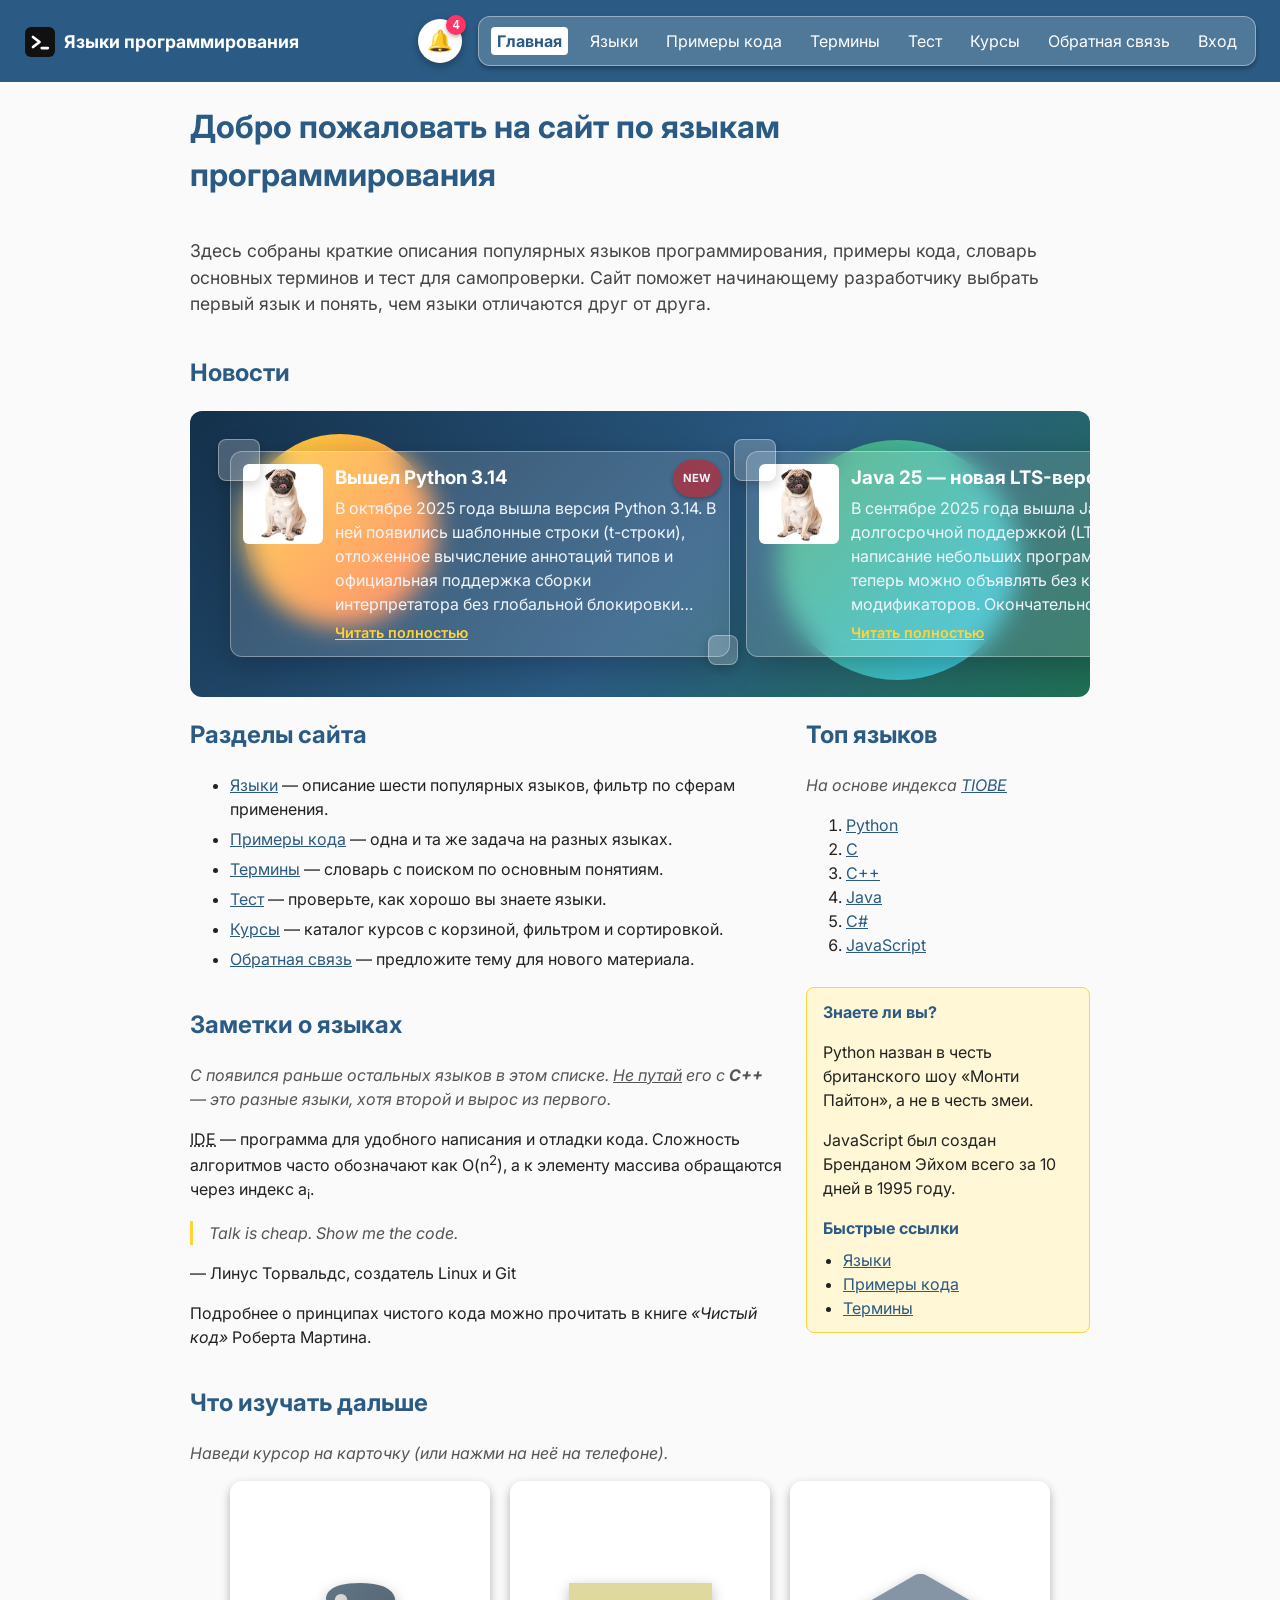
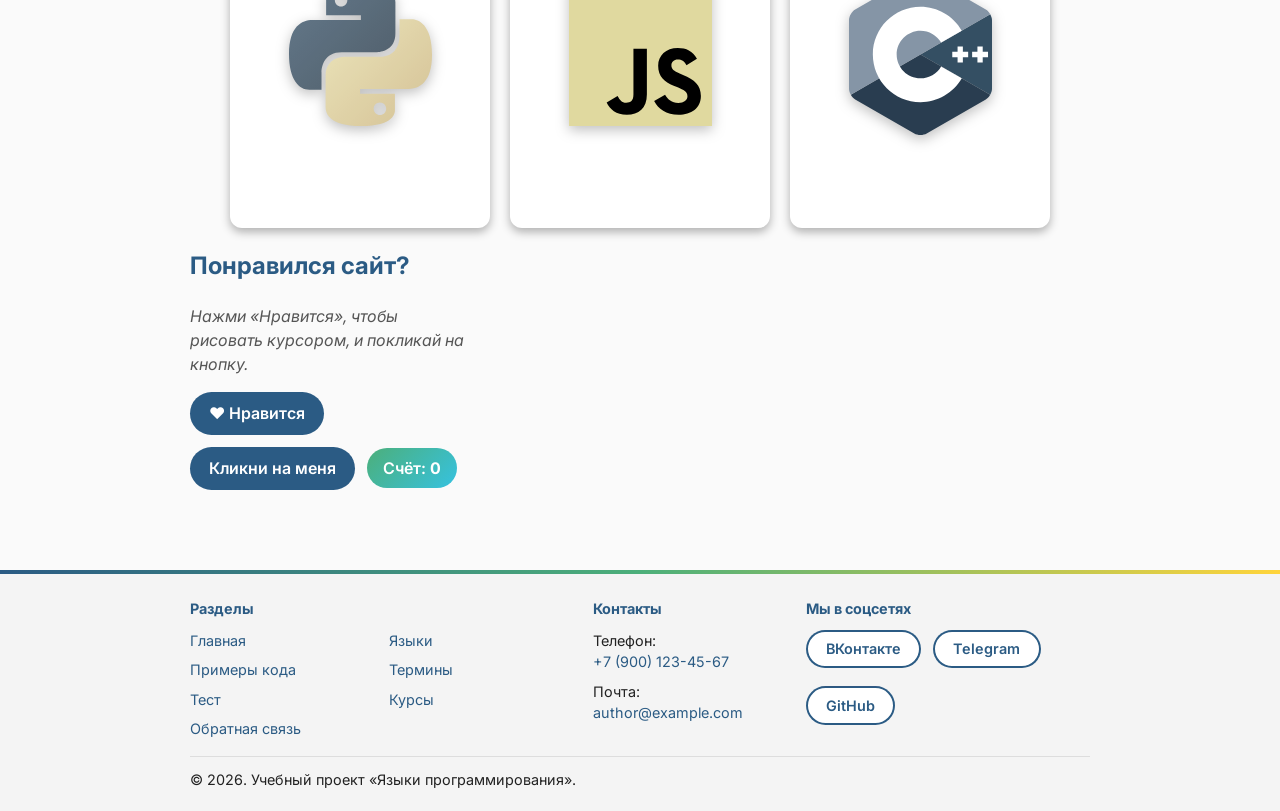
==== index.html @ 02f45d29 "made paths absolute" ====
<!doctype html>
<html lang="ru">

<head>
    <meta charset="UTF-8">
    <meta name="viewport" content="width=device-width, initial-scale=1">
    <meta name="description"
        content="Учебный сайт о популярных языках программирования: новости, описания языков, примеры кода, термины и тест.">
    <meta name="theme-color" content="#2b5b84">

    <title>Главная — Языки программирования</title>
    <link rel="icon" type="image/svg+xml" href="/images/favicon.svg">
    <!-- Шрифт: заранее устанавливаем соединение с серверами Google Fonts -->
    <link rel="preconnect" href="https://fonts.googleapis.com">
    <link rel="preconnect" href="https://fonts.gstatic.com" crossorigin>
    <link rel="stylesheet" href="https://fonts.googleapis.com/css2?family=Inter:wght@400;600;700&amp;display=swap">
    <link rel="stylesheet" href="/style.css">
    <script src="/script.js" defer></script>
</head>

<body>
    <a class="skip-link" href="#content">Перейти к содержимому</a>
    <!-- Шапка сайта (одинаковая на всех страницах) -->
    <header class="site-header">
        <a href="index.html" class="logo">
            <img src="images/favicon.svg" alt="" width="32" height="32">
            <span>Языки программирования</span>
        </a>
        <div class="notify">
            <button type="button" class="notify-btn" aria-label="Уведомления">
                🔔
                <span class="notify-count">4</span>
            </button>
            <div class="notify-list">
                <ul>
                    <li><a href="index.html#news-section" data-id="news"><span class="num">1</span>Свежие новости</a>
                    </li>
                    <li><a href="examples.html" data-id="examples"><span class="num">2</span>Новые примеры кода</a></li>
                    <li><a href="quiz.html" data-id="quiz"><span class="num">3</span>Проверьте себя в тесте</a></li>
                    <li><a href="contacts.html" data-id="contacts"><span class="num">4</span>Предложите тему</a></li>
                </ul>
            </div>
        </div>
        <input type="checkbox" id="burger-toggle" class="burger-toggle">
        <label for="burger-toggle" class="burger" aria-label="Открыть меню"><span></span></label>

        <nav class="main-nav" aria-label="Основное меню">
            <ul>
                <li><a href="index.html" aria-current="page">Главная</a></li>
                <li><a href="languages.html">Языки</a></li>
                <li><a href="examples.html">Примеры кода</a></li>
                <li><a href="terms.html">Термины</a></li>
                <li><a href="quiz.html">Тест</a></li>
                <li><a href="store.html">Курсы</a></li>
                <li><a href="contacts.html">Обратная связь</a></li>
                <li><a href="login.html">Вход</a></li>
            </ul>
        </nav>
    </header>

    <main id="content" class="home-grid">
        <h1 id="top">Добро пожаловать на сайт по языкам программирования</h1>
        <p class="lead">Здесь собраны краткие описания популярных языков программирования, примеры кода,
            словарь основных терминов и тест для самопроверки. Сайт поможет начинающему разработчику
            выбрать первый язык и понять, чем языки отличаются друг от друга.</p>

        <!-- Новости -->
        <section id="news-section">
            <h2>Новости</h2>
            <div class="news-row">
                <article class="news-element">
                    <span class="badge">NEW</span>
                    <picture>
                        <source srcset="images/placeholder-160.webp" type="image/webp">
                        <img src="images/placeholder-160.jpg" alt="" width="80" height="80" decoding="async">
                    </picture>
                    <div class="news-text">
                        <h3>Вышел Python 3.14</h3>
                        <p>В октябре 2025 года вышла версия Python 3.14. В ней появились шаблонные строки (t-строки),
                            отложенное вычисление аннотаций типов и официальная поддержка сборки интерпретатора без
                            глобальной блокировки (GIL), которая позволяет потокам выполняться параллельно. Также
                            улучшены сообщения об ошибках и интерактивная консоль: появилась подсветка синтаксиса.</p>
                        <button type="button" class="news-more" hidden aria-expanded="false">Читать полностью</button>
                    </div>
                </article>
                <article class="news-element">
                    <picture>
                        <source srcset="images/placeholder-160.webp" type="image/webp">
                        <img src="images/placeholder-160.jpg" alt="" width="80" height="80" decoding="async">
                    </picture>
                    <div class="news-text">
                        <h3>Java 25 — новая LTS-версия</h3>
                        <p>В сентябре 2025 года вышла Java 25 с долгосрочной поддержкой (LTS). Упрощено написание
                            небольших программ: метод main теперь можно объявлять без класса и модификаторов.
                            Окончательно добавлены scoped values — безопасная замена ThreadLocal для виртуальных
                            потоков, а также гибкие тела конструкторов.</p>
                        <button type="button" class="news-more" hidden aria-expanded="false">Читать полностью</button>
                    </div>
                </article>
                <article class="news-element">
                    <picture>
                        <source srcset="images/placeholder-160.webp" type="image/webp">
                        <img src="images/placeholder-160.jpg" alt="" width="80" height="80" decoding="async">
                    </picture>
                    <div class="news-text">
                        <h3>C# 14 и .NET 10</h3>
                        <p>В ноябре 2025 года вместе с платформой .NET 10 вышел C# 14. Главные нововведения —
                            расширенные члены (extension members), ключевое слово field для свойств и новые возможности
                            работы с Span. .NET 10 также является LTS-выпуском и будет поддерживаться три года.</p>
                        <button type="button" class="news-more" hidden aria-expanded="false">Читать полностью</button>
                    </div>
                </article>
            </div>
        </section>

        <!-- Разделы сайта и топ языков -->
        <section id="sections-section">
            <h2>Разделы сайта</h2>
            <ul class="sections-list">
                <li><a href="languages.html">Языки</a> — описание шести популярных языков, фильтр по сферам применения.
                </li>
                <li><a href="examples.html">Примеры кода</a> — одна и та же задача на разных языках.</li>
                <li><a href="terms.html">Термины</a> — словарь с поиском по основным понятиям.</li>
                <li><a href="quiz.html">Тест</a> — проверьте, как хорошо вы знаете языки.</li>
                <li><a href="store.html">Курсы</a> — каталог курсов с корзиной, фильтром и сортировкой.</li>
                <li><a href="contacts.html">Обратная связь</a> — предложите тему для нового материала.</li>
            </ul>
        </section>
        <section id="top-languages-section">
            <h2>Топ языков</h2>
            <p>На основе индекса <a href="https://www.tiobe.com/tiobe-index/" target="_blank" rel="noopener">TIOBE</a>
            </p>
            <ol>
                <li><a href="languages.html#python">Python</a></li>
                <li><a href="languages.html#c">C</a></li>
                <li><a href="languages.html#cpp">C++</a></li>
                <li><a href="languages.html#java">Java</a></li>
                <li><a href="languages.html#csharp">C#</a></li>
                <li><a href="languages.html#js">JavaScript</a></li>
            </ol>
        </section>

        <!-- Заметки и боковая панель -->
        <section id="notes-section">
            <h2>Заметки о языках</h2>
            <p>
                <i>C</i> появился раньше остальных языков в этом списке.
                <u>Не путай</u> его с <b>C++</b> — это разные языки, хотя второй и вырос из первого.
            </p>
            <p>
                <abbr title="Интегрированная среда разработки">IDE</abbr> — программа для удобного написания и
                отладки кода. Сложность алгоритмов часто обозначают как O(n<sup>2</sup>), а к элементу массива
                обращаются через индекс a<sub>i</sub>.
            </p>
            <blockquote>Talk is cheap. Show me the code.</blockquote>
            <p>— Линус Торвальдс, создатель Linux и Git</p>
            <p>
                Подробнее о принципах чистого кода можно прочитать в книге
                <cite>«Чистый код»</cite> Роберта Мартина.
            </p>
        </section>

        <aside class="fact-box side-panel">
            <h3>Знаете ли вы?</h3>
            <p>Python назван в честь британского шоу «Монти Пайтон», а не в честь змеи.</p>
            <p>JavaScript был создан Бренданом Эйхом всего за 10 дней в 1995 году.</p>
            <h3>Быстрые ссылки</h3>
            <ul>
                <li><a href="languages.html">Языки</a></li>
                <li><a href="examples.html">Примеры кода</a></li>
                <li><a href="terms.html">Термины</a></li>
            </ul>
        </aside>

        <!-- Карточки -->
        <section id="cards-section">
            <h2>Что изучать дальше</h2>
            <p>Наведи курсор на карточку (или нажми на неё на телефоне).</p>
            <div class="cards-row">
                <article class="card" tabindex="0">
                    <img src="images/lang-logos/python.svg" alt="Логотип Python" width="140" height="140" loading="lazy"
                        decoding="async">
                    <div class="card-body">
                        <h3>Python</h3>
                        <p>Самый простой старт: понятный синтаксис и огромное сообщество.</p>
                        <a class="card-link" href="languages.html#python">Подробнее</a>
                    </div>
                </article>
                <article class="card" tabindex="0">
                    <img src="images/lang-logos/js.svg" alt="Логотип JavaScript" width="140" height="140" loading="lazy"
                        decoding="async">
                    <div class="card-body">
                        <h3>JavaScript</h3>
                        <p>Язык веб-страниц: оживляет сайты прямо в браузере.</p>
                        <a class="card-link" href="languages.html#js">Подробнее</a>
                    </div>
                </article>
                <article class="card" tabindex="0">
                    <img src="images/lang-logos/cpp.svg" alt="Логотип C++" width="140" height="140" loading="lazy"
                        decoding="async">
                    <div class="card-body">
                        <h3>C++</h3>
                        <p>Для игр и систем, где важна скорость и контроль над памятью.</p>
                        <a class="card-link" href="languages.html#cpp">Подробнее</a>
                    </div>
                </article>
            </div>
        </section>
        <section id="practice-section" class="extras">
            <h2>Понравился сайт?</h2>
            <p>Нажми «Нравится», чтобы рисовать курсором, и покликай на кнопку.</p>
            <div class="extras-row">
                <button type="button" id="like-btn" class="pill-btn like-btn">❤ Нравится</button>
                <button type="button" id="click-btn" class="pill-btn">Кликни на меня</button>
                <span class="click-badge">Счёт: <strong id="click-value">0</strong></span>
            </div>
        </section>
    </main>

    <!-- Подвал сайта (одинаковый на всех страницах) -->
    <footer>
        <nav class="footer-nav" aria-label="Разделы сайта">
            <p class="footer-title">Разделы</p>
            <ul>
                <li><a href="index.html">Главная</a></li>
                <li><a href="languages.html">Языки</a></li>
                <li><a href="examples.html">Примеры кода</a></li>
                <li><a href="terms.html">Термины</a></li>
                <li><a href="quiz.html">Тест</a></li>
                <li><a href="store.html">Курсы</a></li>
                <li><a href="contacts.html">Обратная связь</a></li>
            </ul>
        </nav>

        <div class="footer-contacts">
            <p class="footer-title">Контакты</p>
            <p>Телефон: <a href="tel:+79001234567">+7 (900) 123-45-67</a></p>
            <p>Почта: <a href="mailto:author@example.com">author@example.com</a></p>
        </div>

        <div class="footer-social">
            <p class="footer-title">Мы в соцсетях</p>
            <ul class="social-links">
                <li><a class="social-btn social-vk" href="https://vk.com/" target="_blank" rel="noopener">ВКонтакте</a>
                </li>
                <li><a class="social-btn social-tg" href="https://t.me/" target="_blank" rel="noopener">Telegram</a>
                </li>
                <li><a class="social-btn social-gh" href="https://github.com/" target="_blank" rel="noopener">GitHub</a>
                </li>
            </ul>
        </div>

        <p class="footer-copy">&copy; <span class="current-year">2026</span>. Учебный проект «Языки программирования».
        </p>
    </footer>

    <a href="#top" class="to-top" aria-label="Наверх">↑</a>
</body>

</html>
---- style.css ----
:root {
    --color-primary: #2b5b84;
    --color-primary-dark: #1a3a55;
    --color-accent: #ffd43b;
    --color-green: #4caf7a;
    --color-text-light: #f1f6fb;
    --gradient-scene: linear-gradient(135deg, #14304a, #2b5b84 55%, #1f6f54);
    --gradient-warm: linear-gradient(135deg, #ffd43b, #ff7a59);
    --gradient-cool: linear-gradient(135deg, #4caf7a, #36c2e0);
    --glass-bg: rgba(255, 255, 255, 0.14);
    --glass-border: rgba(255, 255, 255, 0.35);
    --glass-blur: 12px;
    --glass-shadow: 0 0.5rem 2rem rgba(0, 0, 0, 0.25);
    --radius: 0.75rem;
    --duration: 0.35s;
    --content-width: 900px;
    --page-pad: 24px;
    --grid-gap: 24px;
}

html {
    scroll-behavior: smooth;
    scroll-padding-top: 90px;
}

body {
    font-family: 'Inter', 'Segoe UI', Arial, sans-serif;
    line-height: 1.5;
    -webkit-text-size-adjust: 100%;
    text-size-adjust: 100%;
    margin: 0;
    color: #222;
    background: #fafafa;

    display: grid;
    grid-template-columns: 1fr minmax(0, calc(var(--content-width) + var(--page-pad) * 2)) 1fr;
    grid-template-rows: auto 1fr auto;
    grid-template-areas:
        "header header header"
        ". main ."
        "footer footer footer";
    min-height: 100vh;
}

/* Тип-селекторы для заголовков */
h1,
h2,
h3 {
    color: #2b5b84;
}

main {
    grid-area: main;
    min-width: 0;
    padding: 0 var(--page-pad) 40px;
}

.home-grid {
    display: grid;
    grid-template-columns: repeat(3, minmax(0, 1fr));
    column-gap: var(--grid-gap);
    grid-template-areas:
        "title title title"
        "lead lead lead"
        "news news news"
        "sections sections top"
        "notes notes aside"
        "cards cards cards";
    align-items: start;
}

.home-grid>h1 {
    grid-area: title;
}

.home-grid>.lead {
    grid-area: lead;
}

#news-section {
    grid-area: news;
    min-width: 0;
}

#sections-section {
    grid-area: sections;
}

#top-languages-section {
    grid-area: top;
}

#notes-section {
    grid-area: notes;
}

.home-grid>.side-panel {
    grid-area: aside;
}

#cards-section {
    grid-area: cards;
}

/* ===== Шапка сайта ===== */
/* Класс-селектор */
.site-header {
    display: flex;
    align-items: center;
    justify-content: space-between;
    flex-wrap: wrap;
    gap: 16px;
    padding: 16px 24px;
    background: #2b5b84;
    color: #fff;

    grid-area: header;
    position: sticky;
    top: 0;
    z-index: 10;
}

.logo {
    display: flex;
    align-items: center;
    gap: 8px;
    color: #fff;
    text-decoration: none;
    font-weight: bold;
    font-size: 1.1em;

    position: relative;
    top: 1px;
    margin-right: auto;
}

.logo:visited {
    color: #fff;
}

.main-nav {
    border: 1px solid rgba(255, 255, 255, 0.4);
    border-radius: 12px;
    padding: 12px;
    background-color: rgba(255, 255, 255, 0.178);
    box-shadow: 0 3px 5px rgba(0, 0, 0, 0.3);
    position: relative;
}

/* Дочерний селектор (>): только прямые li внутри ul меню */
.main-nav>ul {
    display: flex;
    flex-wrap: wrap;
    gap: 12px 16px;
    list-style: none;
    margin: 0;
    padding: 0;
}

.main-nav a {
    color: #fff;
    text-decoration: none;
    padding: 4px 6px;
    border-radius: 4px;
}

/* Псевдоклассы для пунктов меню */
.main-nav a:visited {
    color: #d9e6f2;
}

.main-nav a:hover {
    background: #ffd43b;
    color: #2b5b84;
}

.main-nav a:active {
    background: #d4a900;
}

/* ===== Секции ===== */

/* Соседний селектор: абзац сразу после h2 выделяем курсивом */
section h2+p {
    color: #555;
    font-style: italic;
}

/* Общий (следующий) селектор ~: все p после h3 внутри примеров кода */
.code-example h3~p {
    margin: 6px 0;
}

/* ===== Карточки языков ===== */
.lang-desc-row,
.news-row {
    display: flex;
    flex-direction: row;
    flex-wrap: nowrap;
    gap: 16px;
    overflow-x: auto;
    padding-bottom: 8px;
}


/* Класс-селектор + дочерний селектор */
.lang-desc-row>figure {
    flex-shrink: 0;
    border: 1px solid #ddd;
    border-radius: 8px;
    padding: 12px;
    width: 220px;
}

.news-row {
    position: relative;
    isolation: isolate;
    padding: clamp(1.75rem, 4vw, 2.5rem);
    background: var(--gradient-scene);
    border-radius: var(--radius);
}

.news-row::before,
.news-row::after {
    content: "";
    position: absolute;
    z-index: -1;
    border-radius: 50%;
    pointer-events: none;
}

.news-row::before {
    top: 8%;
    left: 6%;
    width: clamp(6rem, 22vw, 12rem);
    aspect-ratio: 1;
    background: var(--gradient-warm);
}

.news-row::after {
    right: 8%;
    bottom: 6%;
    width: clamp(7rem, 26vw, 15rem);
    aspect-ratio: 1;
    background: var(--gradient-cool);
}

.news-element {
    --square-size: 2.5rem;
    box-sizing: border-box;
    flex: 0 0 min(500px, 85vw);
    display: flex;
    align-items: flex-start;

    gap: 12px;
    padding: 12px;
    color: var(--color-text-light);
    background: var(--glass-bg);
    border: 1px solid var(--glass-border);
    border-radius: var(--radius);
    box-shadow: var(--glass-shadow);
    -webkit-backdrop-filter: blur(var(--glass-blur));
    backdrop-filter: blur(var(--glass-blur));
    transition: transform var(--duration), background var(--duration);

    position: relative;
}

.news-element::before,
.news-element::after {
    content: "";
    position: absolute;
    width: var(--square-size);
    aspect-ratio: 1;
    background: rgba(255, 255, 255, 0.22);
    border: 1px solid var(--glass-border);
    border-radius: 0.5rem;
    box-shadow: 0 0.25rem 0.75rem rgba(0, 0, 0, 0.2);
    pointer-events: none;
}

.news-element::before {
    top: calc(var(--square-size) / -3);
    left: calc(var(--square-size) / -3);
}

.news-element::after {
    --square-size: 1.75rem;
    right: calc(var(--square-size) / -3);
    bottom: calc(var(--square-size) / -3);
}

.news-element:hover {
    transform: translateY(-4px);
    background: rgba(255, 255, 255, 0.2);
}

.news-element:hover::before {
    animation: square-float 3s ease-in-out infinite;
}

.news-element:hover::after {
    animation: square-float 3s ease-in-out infinite reverse;
}

@keyframes square-float {

    0%,
    100% {
        transform: translate(0, 0) rotate(0deg);
    }

    25% {
        transform: translate(0.75rem, -0.5rem) rotate(15deg);
    }

    50% {
        transform: translate(1.25rem, 0.5rem) rotate(-10deg);
    }

    75% {
        transform: translate(-0.5rem, 0.75rem) rotate(8deg);
    }
}

.news-element img {
    display: block;
    width: 80px;
    height: 80px;
    object-fit: cover;
    border-radius: 6px;
    flex-shrink: 0;
}

.news-element>.badge {
    position: absolute;
    top: 8px;
    right: 8px;

    border-radius: 20px;
    background-color: rgba(255, 0, 0, 0.445);

    display: flex;
    align-items: center;
    justify-content: center;
    padding: 10px;

    font-size: 0.7rem;
    font-weight: bold;
    box-shadow: 0 2px 4px rgba(0, 0, 0, 0.3);
}

/* Дочерний селектор: заголовок и текст новости идут сверху вниз внутри обёртки */
.news-text>h3 {
    margin: 0 0 4px;
    color: #fff;
}

.news-text>p {
    display: -webkit-box;
    -webkit-box-orient: vertical;
    -webkit-line-clamp: 5;
    line-clamp: 5;
    overflow: hidden;
    margin: 0;
}

pre {
    background: #f4f4f4;
    border-left: 4px solid #2b5b84;
    padding: 12px;
    overflow-x: auto;
    white-space: pre-wrap;
    overflow-wrap: anywhere;
    font-size: 0.9rem;
}

.code-example {
    box-sizing: border-box;
    max-width: 100%;
    margin-bottom: 16px;
    padding: 4px 16px 12px;
    background: #fff;
    border: 1px solid #ddd;
    border-radius: 8px;
    overflow: hidden;
}

.code-example pre {
    margin: 8px 0;
    border-radius: 4px;
}

blockquote {
    border-left: 3px solid #ffd43b;
    margin-left: 0;
    padding-left: 16px;
    color: #555;
    font-style: italic;
}

/* ===== Боковая панель (факт) ===== */
.fact-box {
    margin-top: 16px;
    padding: 12px 16px;
    background: #fff7d6;
    border: 1px solid #ffd43b;
    border-radius: 8px;
}

.side-panel {
    margin: 0;
    box-sizing: border-box;
}

.side-panel h3 {
    margin: 0 0 8px;
    font-size: 1em;
}

.side-panel ul {
    margin: 0;
    padding-left: 20px;
}

/* ===== Термины ===== */
dt {
    font-weight: bold;
    margin-top: 8px;
}

/* ===== Ногер ===== */
footer {
    grid-area: footer;
    position: relative;
    display: grid;
    grid-template-columns: 2fr 1fr 1.5fr;
    grid-template-areas:
        "nav contacts social"
        "copy copy copy";
    gap: 8px var(--grid-gap);
    margin-top: 40px;
    padding: 28px max(var(--page-pad), calc((100% - var(--content-width)) / 2)) 20px;
    font-size: 0.9em;
    background: #f4f4f4;
}

footer::before {
    content: "";
    position: absolute;
    top: 0;
    left: 0;
    right: 0;
    height: 4px;
    background: linear-gradient(90deg, var(--color-primary), var(--color-green), var(--color-accent));
}

.footer-nav {
    grid-area: nav;
}

.footer-contacts {
    grid-area: contacts;
}

.footer-social {
    grid-area: social;
}

.footer-copy {
    grid-area: copy;
    margin: 8px 0 0;
    padding-top: 12px;
    border-top: 1px solid #ddd;
}

.footer-title {
    margin: 0 0 10px;
    font-weight: 700;
    color: var(--color-primary);
}

.footer-contacts p:not(.footer-title) {
    margin: 0 0 8px;
}

.footer-nav a,
.footer-contacts a {
    position: relative;
    display: inline-block;
    text-decoration: none;
    transition: transform var(--duration), color var(--duration);
}

.footer-nav a::after,
.footer-contacts a::after {
    content: "";
    position: absolute;
    left: 0;
    bottom: -2px;
    width: 100%;
    height: 2px;
    background: var(--color-accent);
    transform: scaleX(0);
    transform-origin: left;
    transition: transform var(--duration);
}

.footer-nav a:hover,
.footer-contacts a:hover {
    color: var(--color-primary);
    transform: translateY(-2px);
}

.footer-nav a:hover::after,
.footer-contacts a:hover::after {
    transform: scaleX(1);
}

.footer-anchors a {
    margin-right: 16px;
}

.social-links {
    display: flex;
    flex-wrap: wrap;
    gap: 0.75rem;
    list-style: none;
    margin: 0;
    padding: 0;
}

.social-btn {
    --social-gradient: linear-gradient(135deg, var(--color-primary), var(--color-green));
    position: relative;
    isolation: isolate;
    overflow: hidden;
    display: inline-block;
    padding: 0.6em 1.4em;
    font-weight: 600;
    color: var(--color-primary);
    text-decoration: none;
    background: #fff;
    border-radius: 2em;
    box-shadow: inset 0 0 0 2px var(--color-primary);
    transition: color var(--duration), transform var(--duration);
}

.social-btn:visited {
    color: var(--color-primary);
}

.social-btn::before {
    content: "";
    position: absolute;
    inset: 0;
    z-index: -1;
    background: var(--social-gradient);
    transform: translateY(-100%);
    transition: transform var(--duration) ease-out;
}

.social-vk {
    --social-gradient: linear-gradient(135deg, #0077ff, #00c6ff);
}

.social-tg {
    --social-gradient: linear-gradient(135deg, #229ed9, #6dd5fa);
}

.social-gh {
    --social-gradient: linear-gradient(135deg, #24292f, #6e5494);
}

.social-btn:hover,
.social-btn:focus-visible {
    cursor: pointer;
    color: #fff;
    transform: translateY(-2px);
}

.social-btn:hover::before,
.social-btn:focus-visible::before {
    transform: translateY(0);
}

address {
    font-style: normal;
    margin: 12px 0;
}

a {
    color: #2b5b84;
}

/* Псевдоклассы для обычных ссылок на странице */
a:visited {
    color: #6a4c93;
}


/* Кнопочка поднятия вверх :) */
.to-top {
    position: fixed;
    right: 24px;
    bottom: 24px;
    width: 48px;
    height: 48px;
    display: flex;
    align-items: center;
    justify-content: center;
    background: #2b5b84;
    color: #fff;
    border-radius: 50%;
    text-decoration: none;
    font-size: 1.4em;
    opacity: 0;
    pointer-events: none;
    transition: opacity .3s;
}

.to-top.visible {
    opacity: 1;
    pointer-events: auto;
}

.to-top,
.to-top:visited {
    color: #fff;
}

.to-top:hover {
    background: #ffd43b;
    color: #2b5b84;
    box-shadow: 0 0 0 4px #d9e6f2;
}

/* ===== Форма ===== */

.form-scene {
    position: relative;
    isolation: isolate;
    overflow: hidden;
    padding: clamp(1.5rem, 6vw, 4rem) clamp(0.75rem, 5vw, 3.5rem);
    background: var(--gradient-scene);
    border-radius: var(--radius);
}

.form-scene::before,
.form-scene::after {
    content: "";
    position: absolute;
    z-index: -1;
    aspect-ratio: 1;
    border-radius: 50%;
    pointer-events: none;
}

.form-scene::before {
    top: -5%;
    left: 10%;
    width: clamp(10rem, 40vw, 22rem);
    background: var(--gradient-warm);
}

.form-scene::after {
    right: 5%;
    bottom: -8%;
    width: clamp(12rem, 45vw, 26rem);
    background: var(--gradient-cool);
}

.form-square {
    --unit: clamp(0.6rem, 1.6vw, 1rem);
    position: absolute;
    z-index: 2;
    top: var(--y);
    left: var(--x);
    width: calc(var(--size) * var(--unit));
    aspect-ratio: 1;
    background: rgba(255, 255, 255, 0.18);
    border: 1px solid var(--glass-border);
    border-radius: 0.6rem;
    box-shadow: 0 0.4rem 1.2rem rgba(0, 0, 0, 0.2);
    -webkit-backdrop-filter: blur(5px);
    backdrop-filter: blur(5px);
    pointer-events: none;
    animation: square-wander 12s ease-in-out infinite;
    animation-delay: calc(var(--i) * -2.4s);
}

@keyframes square-wander {

    0%,
    100% {
        transform: translate(0, 0) rotate(0deg) scale(1);
    }

    25% {
        transform: translate(calc(var(--dx) * 1px), calc(var(--dy) * 1px)) rotate(45deg) scale(1.1);
    }

    50% {
        transform: translate(calc(var(--dx) * -0.6px), calc(var(--dy) * 1.4px)) rotate(90deg) scale(0.9);
    }

    75% {
        transform: translate(calc(var(--dx) * -1px), calc(var(--dy) * -0.8px)) rotate(135deg) scale(1.05);
    }
}

.feedback-form {
    position: relative;
    z-index: 1;
    max-width: 100%;
    padding: clamp(1rem, 3vw, 2rem);
    color: var(--color-text-light);
    background: var(--glass-bg);
    border: 1px solid var(--glass-border);
    border-radius: var(--radius);
    box-shadow: var(--glass-shadow);
    -webkit-backdrop-filter: blur(var(--glass-blur));
    backdrop-filter: blur(var(--glass-blur));
}

.feedback-form {
    display: grid;
    grid-template-columns: repeat(2, minmax(0, 1fr));
    gap: 1.25rem;
}

.feedback-form>fieldset:first-of-type,
.feedback-form>fieldset:last-of-type,
.feedback-form>p,
.feedback-form>.form-buttons {
    grid-column: 1 / -1;
}

.feedback-form>fieldset:first-of-type {
    display: grid;
    grid-template-columns: repeat(2, minmax(0, 1fr));
    column-gap: 1.25rem;
}

.feedback-form>p {
    margin: 0;
}

.feedback-form fieldset {
    min-width: 0;
    margin: 0;
    transition: transform var(--duration), background var(--duration), border-color var(--duration);
    padding: 0.75em 1em 1em;
    border: 1px solid var(--glass-border);
    border-radius: 0.5rem;
    background: rgba(255, 255, 255, 0.08);
}

.feedback-form legend {
    padding: 0.15em 0.8em;
    font-weight: bold;
    color: var(--color-accent);
    background: var(--color-primary-dark);
    border-radius: 1em;
}

.feedback-form p {
    margin: 0.75em 0;
}

.feedback-form label {
    display: inline-block;
    margin-right: 0.5em;
    font-weight: 600;
}

/* Звёздочка у обязательных полей: */
.feedback-form label:has(+ [required])::after {
    content: " *";
    color: #ff9b9b;
}

/* Поля ввода */
.feedback-form input[type="text"],
.feedback-form input[type="tel"],
.feedback-form input[type="email"],
.feedback-form input[type="password"],
.feedback-form input[type="datetime-local"],
.feedback-form select,
.feedback-form textarea {
    box-sizing: border-box;
    width: 100%;
    max-width: 28rem;
    margin-top: 0.3em;
    padding: 0.6em 0.8em;
    font: inherit;
    background: #fafcff;
    border: 2px solid #b8c7d6;
    border-radius: 0.4rem;
    transition: border-color var(--duration), background var(--duration), box-shadow var(--duration), transform var(--duration);
    scroll-margin-top: 300px;
}

.feedback-form fieldset:hover,
.feedback-form fieldset:focus-within {
    transform: translateY(-3px);
    background: rgba(255, 255, 255, 0.14);
    border-color: rgba(255, 255, 255, 0.6);
}

.feedback-form input:hover,
.feedback-form select:hover,
.feedback-form textarea:hover {
    transform: translateY(-2px);
    box-shadow: 0 0.4rem 0.8rem rgba(0, 0, 0, 0.2);
}

/* Стиль поля в фокусе */
.feedback-form input:focus,
.feedback-form select:focus,
.feedback-form textarea:focus {
    outline: none;
    background: #fffbe6;
    border-color: var(--color-accent);
    transform: scale(1.02);
    box-shadow: 0 0 0 4px rgba(255, 212, 59, 0.35);
}

/* Подсказка placeholder */
.feedback-form ::placeholder {
    color: #8aa0b5;
    font-style: italic;
    opacity: 1;
}

.feedback-form input:focus::placeholder,
.feedback-form textarea:focus::placeholder {
    color: #c9b25a;
}

/* Подсветка некорректного значения (только после ввода) */
.feedback-form input:not(:placeholder-shown):invalid,
.feedback-form textarea:not(:placeholder-shown):invalid {
    border-color: #d62828;
}

.feedback-form textarea {
    resize: vertical;
}

.feedback-form input[type="radio"],
.feedback-form input[type="checkbox"] {
    accent-color: #2b5b84;
    margin-right: 0.4em;
}

/* Кнопки */
.form-buttons {
    display: flex;
    flex-wrap: wrap;
    gap: 0.75rem;
}

.feedback-form button,
.feedback-form input[type="submit"] {
    padding: 0.7em 1.4em;
    font: inherit;
    font-weight: bold;
    color: #fff;
    background: #2b5b84;
    border: none;
    border-radius: 0.4rem;
    cursor: pointer;
    transition: background var(--duration), color var(--duration), transform var(--duration);
}

.feedback-form button:hover,
.feedback-form input[type="submit"]:hover {
    background: var(--color-accent);
    color: var(--color-primary);
    transform: translateY(-3px) scale(1.04);
}

.feedback-form button[type="reset"] {
    background: #8a97a3;
}

/* ===== Карта и видео ===== */
.embed-map,
.embed-video {
    display: block;
    width: 100%;
    border: 0;
    border-radius: 0.75rem;
    box-shadow: 0 0.2rem 0.6rem rgba(0, 0, 0, 0.25);
    margin-bottom: 1.5rem;
}

.embed-video {
    aspect-ratio: 16 / 9;
}

h1 {
    font-size: clamp(1.5rem, 5vw, 2rem);
}

.burger-toggle {
    position: absolute;
    opacity: 0;
    width: 1px;
    height: 1px;
}

.burger {
    display: none;
    position: relative;
    width: 28px;
    height: 20px;
    cursor: pointer;
}

.burger::before,
.burger::after,
.burger span {
    content: "";
    position: absolute;
    left: 0;
    width: 100%;
    height: 3px;
    background: #fff;
    border-radius: 2px;
    transition: transform 0.3s, opacity 0.3s;
}

.burger::before {
    top: 0;
}

.burger span {
    top: 8.5px;
}

.burger::after {
    top: 17px;
}

.burger-toggle:checked+.burger::before {
    transform: translateY(8.5px) rotate(45deg);
}

.burger-toggle:checked+.burger::after {
    transform: translateY(-8.5px) rotate(-45deg);
}

.burger-toggle:checked+.burger span {
    opacity: 0;
}

.burger-toggle:focus-visible+.burger {
    outline: 2px solid #ffd43b;
    outline-offset: 4px;
}

.notify {
    position: relative;
}

.notify-btn {
    position: relative;
    width: 44px;
    height: 44px;
    border: none;
    border-radius: 50%;
    background: #fff;
    font-size: 1.3rem;
    cursor: pointer;
    box-shadow: 0 3px 8px rgba(0, 0, 0, 0.3);
    transition: transform 0.25s;
}

.notify:hover .notify-btn,
.notify:focus-within .notify-btn {
    transform: scale(1.1) rotate(-12deg);
}

.notify-count {
    position: absolute;
    top: -4px;
    right: -4px;
    min-width: 20px;
    height: 20px;
    border-radius: 10px;
    background: #ff3366;
    color: #fff;
    font-size: 0.75rem;
    font-weight: bold;
    display: flex;
    align-items: center;
    justify-content: center;
    box-shadow: 0 2px 4px rgba(0, 0, 0, 0.3);
}

.notify-list {
    position: absolute;
    top: 100%;
    right: 0;
    width: 280px;
    padding-top: 12px;
    opacity: 0;
    visibility: hidden;
    transform: translateY(8px);
    transition: opacity 0.25s, transform 0.25s, visibility 0s linear 0.25s;
}

.notify:hover .notify-list,
.notify:focus-within .notify-list {
    opacity: 1;
    visibility: visible;
    transform: none;
    transition-delay: 0s;
}

.notify-list ul {
    list-style: none;
    margin: 0;
    padding: 8px;
    background: #fff;
    border-radius: 14px;
    box-shadow: 0 10px 25px rgba(0, 0, 0, 0.3);
}

.notify-list a {
    display: flex;
    align-items: center;
    gap: 12px;
    padding: 10px 12px;
    border-radius: 12px;
    color: #333;
    text-decoration: none;
    transition: background 0.2s, color 0.2s, transform 0.2s;
}

.notify-list a:visited {
    color: #333;
}

.notify-list a:hover {
    background: #2b5b84;
    color: #fff;
    transform: scale(1.04);
}

.notify-list .num {
    flex: none;
    width: 26px;
    height: 26px;
    border-radius: 50%;
    background: #2b5b84;
    color: #fff;
    font-size: 0.8rem;
    font-weight: bold;
    display: flex;
    align-items: center;
    justify-content: center;
    transition: background 0.2s, color 0.2s;
}

.notify-list a:hover .num {
    background: #ffd43b;
    color: #2b5b84;
}

.cards-row {
    display: flex;
    flex-wrap: wrap;
    justify-content: center;
    gap: 20px;
}

.card {
    position: relative;
    flex: 1 1 200px;
    max-width: 260px;
    aspect-ratio: 3 / 4;
    overflow: hidden;
    display: flex;
    align-items: center;
    justify-content: center;
    background: #fff;
    border-radius: 12px;
    box-shadow: 0 4px 10px rgba(0, 0, 0, 0.3);
    cursor: pointer;
    transition: transform var(--duration), box-shadow var(--duration), filter var(--duration);
}

.card img {
    width: 55%;
    height: auto;
    filter: grayscale(0.7) drop-shadow(0 0.25rem 0.4rem rgba(0, 0, 0, 0.25));
    transition: transform 0.4s, filter 0.4s;
}

.cards-row:has(.card:hover, .card:focus-within) .card:not(:hover, :focus-within) {
    filter: blur(2px) brightness(0.85);
    transform: scale(0.96);
}

.card::before {
    content: "";
    position: absolute;
    inset: 0;
    background: linear-gradient(160deg, rgba(43, 91, 132, 0.95), rgba(76, 175, 122, 0.95));
    opacity: 0;
    transition: opacity 0.35s;
}

.card-body {
    position: absolute;
    left: 0;
    right: 0;
    bottom: 0;
    padding: 16px;
    color: #fff;
    transform: translateY(100%);
    transition: transform 0.35s;
}

.card-body h3 {
    margin: 0 0 6px;
    color: #fff;
}

.card-body p {
    margin: 0 0 12px;
    font-size: 0.9rem;
}

.card-link {
    display: inline-block;
    padding: 6px 14px;
    background: #fff;
    color: #2b5b84;
    border-radius: 4px;
    text-decoration: none;
    font-weight: bold;
    font-size: 0.85rem;
}

.card-link:visited {
    color: #2b5b84;
}

.card:hover,
.card:focus-within {
    transform: translateY(-6px);
    box-shadow: 0 10px 20px rgba(0, 0, 0, 0.35);
    outline: none;
}

.card:hover::before,
.card:focus-within::before {
    opacity: 1;
}

.card:hover img,
.card:focus-within img {
    filter: grayscale(0) drop-shadow(0 0.5rem 0.8rem rgba(0, 0, 0, 0.45));
    transform: translateY(-35%) scale(0.8);
}

.card:hover .card-body,
.card:focus-within .card-body {
    transform: none;
}

.btn {
    position: relative;
    isolation: isolate;
    overflow: hidden;
    padding: 0.8em 1.6em;
    font: inherit;
    font-weight: bold;
    color: #2b5b84;
    background: #fff;
    border: 2px solid #2b5b84;
    border-radius: 8px;
    cursor: pointer;
    transition: color 0.3s, background 0.3s, border-color 0.3s, transform 0.3s, box-shadow 0.3s;
}

.btn-lift {
    color: #fff;
    background: #2b5b84;
    box-shadow: 0 4px 0 #1a3a55;
}

.btn-lift::after {
    content: "";
    position: absolute;
    left: 50%;
    bottom: 6px;
    width: 0;
    height: 2px;
    background: #ffd43b;
    transform: translateX(-50%);
    transition: width 0.3s;
}

.btn-lift:hover {
    transform: translateY(-4px) scale(1.05);
    box-shadow: 0 8px 0 #1a3a55, 0 14px 20px rgba(0, 0, 0, 0.3);
}

.btn-lift:hover::after {
    width: 60%;
}

.btn-lift:active {
    transform: translateY(2px);
    box-shadow: 0 1px 0 #1a3a55;
}

.map-wrap {
    max-width: 100%;
    overflow-x: auto;
}

.map-wrap img {
    display: block;
}

.video-card {
    position: relative;
    margin: 0 0 1.5rem;
    padding: clamp(10px, 4%, 40px);
    overflow: hidden;
    background: #222a35;
    border-radius: 0.75rem;
}

.video-card .embed-video {
    margin: 0;
    border-radius: 0.4rem;
    box-shadow: none;
}

.video-card::before {
    content: "";
    position: absolute;
    top: 8%;
    left: 4%;
    width: 75%;
    height: 55%;
    background: rgba(0, 0, 0, 0.88);
    opacity: 0;
    transform: translateX(-12%) scale(0.9);
    transition: opacity 0.4s, transform 0.4s;
    pointer-events: none;
}

.video-caption {
    position: absolute;
    top: 8%;
    left: 4%;
    box-sizing: border-box;
    width: 75%;
    height: 55%;
    padding: 4%;
    overflow: hidden;
    color: #fff;
    font-size: clamp(0.7rem, 2.2vw, 1rem);
    opacity: 0;
    transform: translateY(16px);
    transition: opacity 0.4s, transform 0.4s;
    pointer-events: none;
}

.video-caption h3 {
    margin: 0 0 6px;
    color: #fff;
}

.video-caption p {
    margin: 0;
}

.video-card:hover::before {
    opacity: 1;
    transform: none;
}

.video-card:hover .video-caption {
    opacity: 1;
    transform: none;
}

/* ===== Курсовая работа: многостраничная версия ===== */

/* Атрибут hidden должен скрывать элемент даже при заданном display */
[hidden] {
    display: none !important;
}

/* Ссылка для пропуска меню (доступна с клавиатуры) */
.skip-link {
    position: absolute;
    left: 8px;
    top: -60px;
    z-index: 100;
    padding: 8px 12px;
    background: #ffd43b;
    color: #2b5b84;
    border-radius: 4px;
}

.skip-link:focus {
    top: 8px;
}

/* Активный пункт меню (текущая страница) */
.main-nav a[aria-current="page"] {
    background: #fff;
    color: #2b5b84;
    font-weight: bold;
}

.notify-list a.is-read {
    opacity: 0.55;
}

/* Навигационная цепочка */
.breadcrumbs {
    margin-top: 16px;
    font-size: 0.9em;
    color: #555;
}

.breadcrumbs a {
    text-decoration: none;
}

.lead {
    font-size: 1.1em;
    color: #444;
}

/* Подвал: меню разделов */
.footer-nav ul {
    display: grid;
    grid-template-columns: repeat(auto-fill, minmax(8.5rem, 1fr));
    gap: 8px 20px;
    list-style: none;
    margin: 0;
    padding: 0;
}

.sections-list li {
    margin-bottom: 6px;
}

/* Новость с раскрытым текстом */
.news-element.expanded .news-text>p {
    display: block;
    -webkit-line-clamp: unset;
    line-clamp: none;
}

.news-more {
    margin-top: 6px;
    padding: 0;
    font: inherit;
    font-size: 0.9em;
    font-weight: 600;
    color: var(--color-accent);
    background: none;
    border: none;
    cursor: pointer;
    text-decoration: underline;
}

/* ===== Страница «Языки» ===== */
.filter-panel {
    margin: 16px 0;
    padding: 16px;
    background: #fff;
    border: 1px solid #ddd;
    border-radius: 8px;
}

.filter-buttons {
    display: flex;
    flex-wrap: wrap;
    gap: 8px;
    margin-bottom: 12px;
}

.filter-btn,
.tab-list [role="tab"] {
    padding: 0.45em 1em;
    font: inherit;
    font-weight: 600;
    color: #2b5b84;
    background: #fff;
    border: 2px solid #2b5b84;
    border-radius: 20px;
    cursor: pointer;
    transition: background 0.2s, color 0.2s;
}

.filter-btn:hover,
.tab-list [role="tab"]:hover {
    background: #ffd43b;
    border-color: #ffd43b;
}

.filter-btn[aria-pressed="true"],
.tab-list [role="tab"][aria-selected="true"] {
    color: #fff;
    background: #2b5b84;
    border-color: #2b5b84;
}

.search-label {
    display: block;
    font-weight: 600;
}

.search-label input {
    box-sizing: border-box;
    display: block;
    width: 100%;
    max-width: 28rem;
    margin-top: 0.3em;
    padding: 0.6em 0.8em;
    font: inherit;
    border: 2px solid #b8c7d6;
    border-radius: 0.4rem;
}

.search-label input:focus {
    outline: none;
    border-color: #ffd43b;
    background: #fffbe6;
}

.filter-status {
    margin: 8px 0 0;
    color: #555;
}

.lang-list {
    display: grid;
    grid-template-columns: repeat(auto-fill, minmax(250px, 1fr));
    gap: 16px;
}

.lang-card {
    --ray-width: 3px;
    position: relative;
    isolation: isolate;
    overflow: hidden;
    display: flex;
    flex-direction: column;
    padding: 16px;
    background: #fff;
    border: 1px solid #ddd;
    border-radius: 8px;
    scroll-margin-top: 90px;
    transition: box-shadow var(--duration), transform var(--duration), filter var(--duration), border-color var(--duration);
}

.lang-card::before {
    content: "";
    position: absolute;
    inset: -100%;
    z-index: -2;
    background: conic-gradient(transparent 0deg 60deg, var(--color-accent) 90deg, transparent 120deg 240deg, var(--color-primary) 270deg, transparent 300deg);
    opacity: 0;
    transition: opacity var(--duration);
}

.lang-card::after {
    content: "";
    position: absolute;
    inset: var(--ray-width);
    z-index: -1;
    background: #fff;
    border-radius: calc(8px - var(--ray-width) / 2);
}

.lang-card:hover {
    border-color: transparent;
    filter: brightness(1.08) saturate(1.2);
    transform: translateY(-6px);
    box-shadow: 0 0.75rem 1.5rem rgba(43, 91, 132, 0.3);
}

.lang-card:hover::after {
    background: #fffdf3;
}

.lang-card:hover::before {
    opacity: 1;
    animation: rays-spin 3s linear infinite;
}

@keyframes rays-spin {
    to {
        transform: rotate(360deg);
    }
}

.lang-card:target {
    border-color: #ffd43b;
    box-shadow: 0 0 0 3px #ffd43b;
}

.lang-card h3 {
    margin: 8px 0 4px;
}

.lang-facts {
    margin: 8px 0;
    font-size: 0.9em;
}

.lang-facts div {
    display: flex;
    gap: 6px;
}

.lang-facts dt {
    margin: 0;
}

.lang-facts dt::after {
    content: ":";
}

.lang-facts dd {
    margin: 0;
}

.lang-link {
    margin-top: auto;
    font-weight: 600;
}

/* ===== Страница «Примеры кода» ===== */
.tab-list {
    display: flex;
    flex-wrap: wrap;
    gap: 8px;
    margin-bottom: 16px;
}

.code-wrap {
    position: relative;
}

.code-wrap pre {
    padding-right: 110px;
    white-space: pre;
}

.copy-btn {
    position: absolute;
    top: 8px;
    right: 8px;
    padding: 4px 10px;
    font: inherit;
    font-size: 0.8rem;
    color: #fff;
    background: #2b5b84;
    border: none;
    border-radius: 4px;
    cursor: pointer;
}

.copy-btn:hover {
    background: #ffd43b;
    color: #2b5b84;
}

/* ===== Страница «Термины» ===== */
.terms-search {
    margin-bottom: 16px;
}

.terms-list .term {
    padding: 8px 0;
    border-bottom: 1px solid #e3e3e3;
}

.terms-list dd {
    margin-left: 24px;
}

mark {
    background: #ffd43b;
    border-radius: 2px;
}

/* ===== Страница «Тест» ===== */
.quiz-question {
    margin: 0 0 16px;
    padding: 12px 16px;
    background: #fff;
    border: 2px solid #c5d8ea;
    border-radius: 8px;
}

.quiz-question legend {
    padding: 0 6px;
    font-weight: bold;
    color: #2b5b84;
}

.quiz-question label {
    display: block;
    margin: 6px 0;
    cursor: pointer;
}

.quiz-question input {
    accent-color: #2b5b84;
    margin-right: 6px;
}

.quiz-question.correct {
    border-color: #4caf7a;
    background: #eefaf2;
}

.quiz-question.wrong {
    border-color: #d62828;
    background: #fdeeee;
}

.quiz-result,
.form-success {
    margin-top: 16px;
    padding: 12px 16px;
    font-weight: 600;
    background: #eefaf2;
    border: 1px solid #4caf7a;
    border-radius: 8px;
}

/* ===== Страница «Обратная связь» ===== */
.field-error {
    display: block;
    margin-top: 4px;
    font-size: 0.85em;
    color: #ffb3b3;
}

.feedback-form .invalid {
    border-color: #d62828 !important;
    background: #fff5f5 !important;
}

.char-counter {
    display: block;
    font-size: 0.85em;
    color: #c9d8e6;
}

.not-found {
    text-align: center;
}

.not-found .btn {
    display: inline-block;
    text-decoration: none;
}

.spheres-grid {
    display: grid;
    grid-template-columns: repeat(4, minmax(0, 1fr));
    grid-auto-rows: minmax(8rem, auto);
    gap: var(--grid-gap);
    grid-template-areas:
        "web web data mobile"
        "games enterprise enterprise system"
        "games scripts scripts system";
}

.sphere-card {
    --sphere-color: var(--color-primary);
    padding: 1rem 1.25rem;
    color: #fff;
    background: linear-gradient(145deg, var(--sphere-color), var(--color-primary-dark));
    border-radius: var(--radius);
    box-shadow: 0 0.3rem 0.8rem rgba(0, 0, 0, 0.2);
    transition: transform var(--duration), box-shadow var(--duration);
}

.sphere-card h3 {
    margin: 0 0 0.5rem;
    color: #fff;
    transition: transform var(--duration);
}

.sphere-card p {
    margin: 0;
    font-size: 0.95em;
}

.sphere-card:hover {
    transform: translateY(-6px) scale(1.03);
    box-shadow: 0 0.8rem 1.6rem rgba(0, 0, 0, 0.3);
}

.sphere-card:hover h3 {
    transform: translateX(6px);
}

.sphere-web {
    grid-area: web;
    --sphere-color: #2b8bd6;
}

.sphere-data {
    grid-area: data;
    --sphere-color: #4caf7a;
}

.sphere-mobile {
    grid-area: mobile;
    --sphere-color: #8e5bd6;
}

.sphere-games {
    grid-area: games;
    --sphere-color: #e0573e;
}

.sphere-enterprise {
    grid-area: enterprise;
    --sphere-color: #c28a00;
}

.sphere-system {
    grid-area: system;
    --sphere-color: #546e7a;
}

.sphere-scripts {
    grid-area: scripts;
    --sphere-color: #1f9e9e;
}

@media (max-width: 1000px) {
    footer {
        grid-template-columns: repeat(2, minmax(0, 1fr));
        grid-template-areas:
            "nav nav"
            "contacts social"
            "copy copy";
    }
}

@media (max-width: 960px) {
    .home-grid {
        grid-template-columns: repeat(2, minmax(0, 1fr));
        grid-template-areas:
            "title title"
            "lead lead"
            "news news"
            "sections top"
            "notes notes"
            "aside aside"
            "cards cards";
    }

    .spheres-grid {
        grid-template-columns: repeat(2, minmax(0, 1fr));
        grid-template-areas:
            "web web"
            "data mobile"
            "games enterprise"
            "games system"
            "scripts scripts";
    }

    .burger {
        display: block;
    }

    .main-nav {
        position: absolute;
        top: 100%;
        left: 12px;
        right: 12px;
        margin-top: 8px;
        background-color: #2b5b84;
        opacity: 0;
        visibility: hidden;
        transform: translateY(-10px);
        transition: opacity 0.3s, transform 0.3s, visibility 0.3s;
    }

    .burger-toggle:checked~.main-nav {
        opacity: 1;
        visibility: visible;
        transform: none;
    }

    .main-nav>ul {
        flex-direction: column;
        gap: 4px;
    }

    .main-nav a {
        display: block;
        padding: 10px 12px;
    }

    .notify {
        position: static;
    }

    .notify-list {
        left: 12px;
        right: 12px;
        width: auto;
    }
}

@media (max-width: 700px) {
    .home-grid {
        grid-template-columns: minmax(0, 1fr);
        grid-template-areas:
            "title"
            "lead"
            "news"
            "sections"
            "top"
            "notes"
            "aside"
            "cards";
    }

    .news-element img {
        width: 64px;
        height: 64px;
    }

}

@media (max-width: 768px) {
    footer {
        grid-template-columns: minmax(0, 1fr);
        grid-template-areas:
            "nav"
            "contacts"
            "social"
            "copy";
    }
}

@media (max-width: 712px) {

    .feedback-form,
    .feedback-form>fieldset:first-of-type {
        grid-template-columns: minmax(0, 1fr);
    }
}

@media (max-width: 560px) {
    .spheres-grid {
        grid-template-columns: minmax(0, 1fr);
        grid-template-areas: "web" "data" "mobile" "games" "enterprise" "system" "scripts";
    }
}

@media (max-width: 480px) {
    :root {
        --page-pad: 16px;
    }

    main {
        padding-bottom: 32px;
    }

    .site-header {
        gap: 10px;
        padding: 12px 16px;
    }

    .feedback-form {
        padding: 1rem 0.75rem;
    }

    .feedback-form fieldset {
        padding: 0.5em 0.75em 0.75em;
    }

    .feedback-form input[type="file"] {
        max-width: 100%;
    }

    .logo {
        gap: 6px;
    }

    .logo span {
        font-size: 0.85em;
    }

    .video-caption p {
        display: none;
    }
}

@media (min-width: 1800px) {
    :root {
        --content-width: 1300px;
    }

    body {
        font-size: 1.15rem;
    }
}

/* Пользователь попросил уменьшить анимацию */
@media (prefers-reduced-motion: reduce) {
    html {
        scroll-behavior: auto;
    }

    *,
    *::before,
    *::after {
        transition-duration: 0.01ms !important;
        animation-duration: 0.01ms !important;
    }
}

/* Версия для печати */
@media print {

    .site-header,
    .to-top,
    .skip-link,
    .filter-panel,
    .tab-list,
    .copy-btn,
    .embed-map,
    .video-card,
    .footer-nav {
        display: none !important;
    }

    body {
        background: #fff;
        color: #000;
    }

    [role="tabpanel"][hidden] {
        display: block !important;
    }

    a::after {
        content: " (" attr(href) ")";
        font-size: 0.8em;
    }
}

/* Практика 9–10 */
.pill-btn {
    padding: 0.6rem 1.2rem;
    border: none;
    border-radius: 999px;
    background: var(--color-primary);
    color: #fff;
    font: inherit;
    font-weight: 600;
    cursor: pointer;
    transition: transform var(--duration), background var(--duration), box-shadow var(--duration);
}

.pill-btn:hover {
    transform: translateY(-2px);
    box-shadow: var(--glass-shadow);
}

.like-btn.liked {
    background: linear-gradient(135deg, #ff4d6d, #c9184a);
    color: #fff;
    border-color: transparent;
}

.extras-row {
    display: flex;
    flex-wrap: wrap;
    gap: 0.75rem;
    align-items: center;
}

.click-badge {
    padding: 0.5rem 1rem;
    border-radius: 999px;
    background: var(--gradient-cool);
    color: #fff;
    font-weight: 600;
}

.draw-dot {
    position: absolute;
    width: 10px;
    height: 10px;
    border-radius: 50%;
    background: var(--gradient-warm);
    pointer-events: none;
    transform: translate(-50%, -50%);
    animation: dot-fade 1.5s forwards;
}

@keyframes dot-fade {
    to {
        opacity: 0;
        transform: translate(-50%, -50%) scale(0.3);
    }
}

.login-page {
    display: grid;
    place-items: center;
    min-height: 70vh;
    padding: 2rem var(--page-pad);
}

.login-card {
    width: 100%;
    max-width: 460px;
    box-sizing: border-box;
    padding: 2.5rem 2rem;
    border: 1px solid var(--glass-border);
    border-radius: calc(var(--radius) * 2);
    background: var(--glass-bg);
    backdrop-filter: blur(var(--glass-blur));
    box-shadow: var(--glass-shadow);
    text-align: center;
}

.login-card h1 {
    margin: 0 0 0.25rem;
}

.login-sub {
    margin: 0 0 1.5rem;
    opacity: 0.8;
}

.login-form {
    display: grid;
    gap: 1rem;
    text-align: left;
}

.field {
    display: grid;
    gap: 0.35rem;
    font-weight: 600;
    font-size: 0.9rem;
}

.login-form input {
    width: 100%;
    box-sizing: border-box;
    padding: 0.75rem 1rem;
    border: 2px solid #c9d6e3;
    border-radius: var(--radius);
    background: #fff;
    color: #1a3a55;
    font: inherit;
    transition: border-color var(--duration), box-shadow var(--duration);
}

.login-form input:focus {
    outline: none;
    border-color: var(--color-accent);
    box-shadow: 0 0 0 3px rgba(255, 212, 59, 0.4);
}

.captcha-box {
    display: flex;
    justify-content: space-between;
    align-items: center;
    padding: 0.75rem 1rem;
    border-radius: var(--radius);
    background: var(--color-primary-dark);
    color: var(--color-text-light);
}

.captcha-label {
    font-size: 0.8rem;
    text-transform: uppercase;
    letter-spacing: 0.1em;
    opacity: 0.7;
}

.captcha-text {
    font-family: monospace;
    font-size: 1.5rem;
    letter-spacing: 0.3em;
    font-style: italic;
    text-decoration: line-through rgba(255, 212, 59, 0.6);
    user-select: none;
}

.captcha-row {
    display: flex;
    gap: 0.5rem;
}

.captcha-msg {
    margin: 0;
    min-height: 1.2em;
    font-weight: 600;
}

.captcha-msg.ok {
    color: var(--color-green);
}

.captcha-msg.error {
    color: #ff6b6b;
}

.login-submit {
    padding: 0.85rem;
    border: none;
    border-radius: var(--radius);
    background: var(--gradient-warm);
    color: #1a1a1a;
    font: inherit;
    font-weight: 700;
    cursor: pointer;
    transition: transform var(--duration), opacity var(--duration);
}

.login-submit:hover:not(:disabled) {
    transform: translateY(-2px);
}

.login-submit:disabled {
    opacity: 0.45;
    cursor: not-allowed;
}

.login-extra {
    display: flex;
    justify-content: center;
    gap: 1.5rem;
    margin-top: 1.25rem;
}

.link-btn {
    border: none;
    background: none;
    color: inherit;
    font: inherit;
    text-decoration: underline;
    cursor: pointer;
    opacity: 0.85;
}

.link-btn:hover {
    opacity: 1;
    color: var(--color-accent);
}
/* Практика 11–12 */
.store-panel {
    margin: 16px 0;
    padding: 16px;
    background: #fff;
    border: 1px solid #ddd;
    border-radius: 8px;
    display: flex;
    flex-wrap: wrap;
    align-items: flex-end;
    gap: 12px 16px;
}

.store-panel .search-label input {
    width: 9rem;
}

.store-panel .filter-buttons {
    margin: 0;
}

.course-list {
    display: grid;
    grid-template-columns: repeat(auto-fill, minmax(12rem, 1fr));
    gap: 16px;
    margin: 16px 0 0;
    padding: 0;
    list-style: none;
}

.course-card {
    display: flex;
    flex-direction: column;
    align-items: center;
    gap: 8px;
    padding: 16px;
    text-align: center;
    background: #fff;
    border: 1px solid #ddd;
    border-radius: var(--radius);
    transition: transform var(--duration), box-shadow var(--duration);
}

.course-card:hover {
    transform: translateY(-4px);
    box-shadow: var(--glass-shadow);
}

.course-card h3 {
    margin: 0;
}

.course-price {
    margin: auto 0 4px;
    font-size: 1.2em;
    font-weight: 700;
}

.cart-list {
    margin: 0;
    padding: 0;
    list-style: none;
}

.cart-item {
    display: grid;
    grid-template-columns: 1fr auto 7rem auto;
    align-items: center;
    gap: 12px;
    margin-bottom: 8px;
    padding: 10px 16px;
    background: #fff;
    border: 2px solid #c5d8ea;
    border-radius: 8px;
}

.cart-title {
    font-weight: 600;
}

.cart-qty {
    display: flex;
    align-items: center;
    gap: 8px;
}

.qty-btn,
.cart-remove {
    width: 32px;
    height: 32px;
    border: none;
    border-radius: 50%;
    background: #e8f0f7;
    color: var(--color-primary);
    font: inherit;
    font-weight: 700;
    cursor: pointer;
    transition: background 0.2s;
}

.qty-btn:hover {
    background: var(--color-accent);
}

.cart-remove:hover {
    background: #fdeeee;
}

.cart-sum {
    text-align: right;
}

.cart-footer {
    display: flex;
    flex-wrap: wrap;
    justify-content: space-between;
    align-items: center;
    gap: 12px;
}

.cart-total {
    font-size: 1.2em;
}

.notification {
    position: fixed;
    z-index: 50;
    padding: 12px 18px;
    border-radius: var(--radius);
    background: var(--color-primary);
    color: #fff;
    font-weight: 600;
    box-shadow: var(--glass-shadow);
    animation: notification-in 0.3s;
}

.notification-warn {
    background: #e0573e;
}

@keyframes notification-in {
    from {
        opacity: 0;
        transform: translateY(-10px);
    }
}

@media (max-width: 600px) {
    .cart-item {
        grid-template-columns: 1fr auto;
    }
}
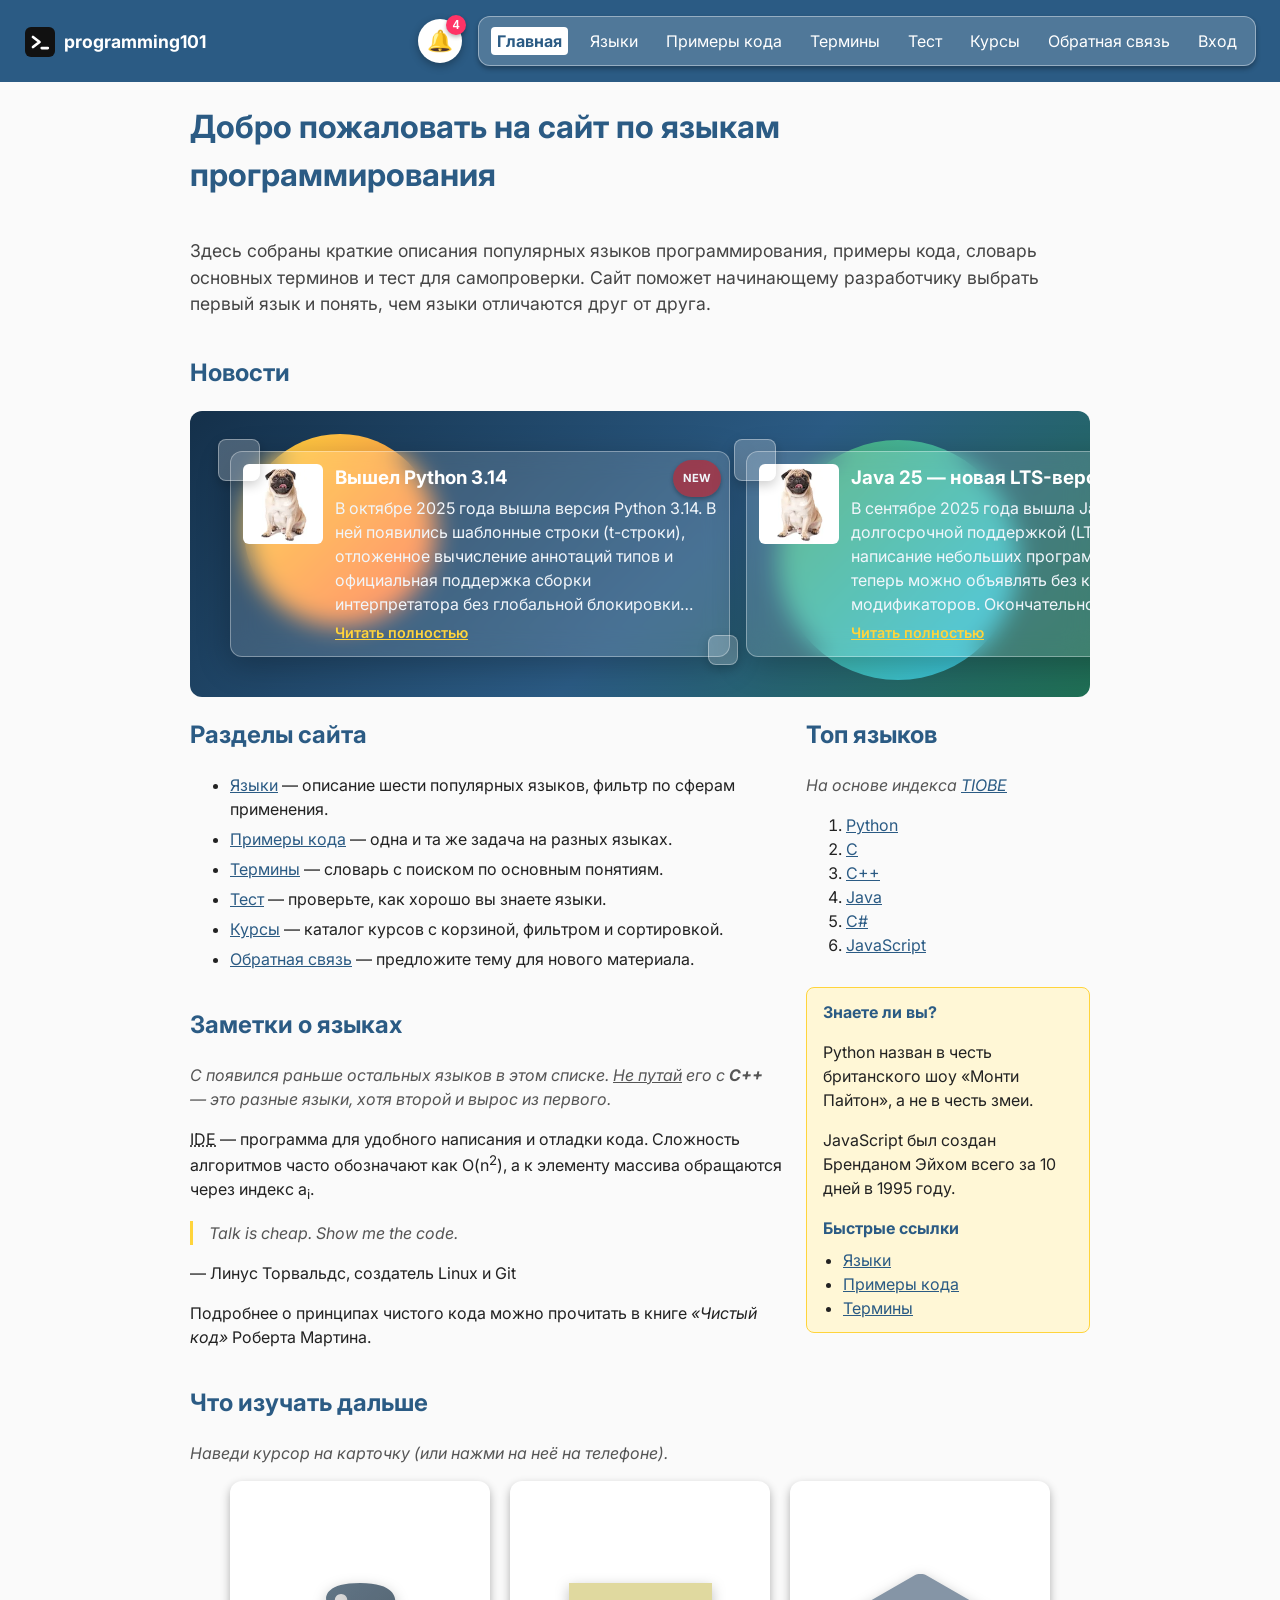
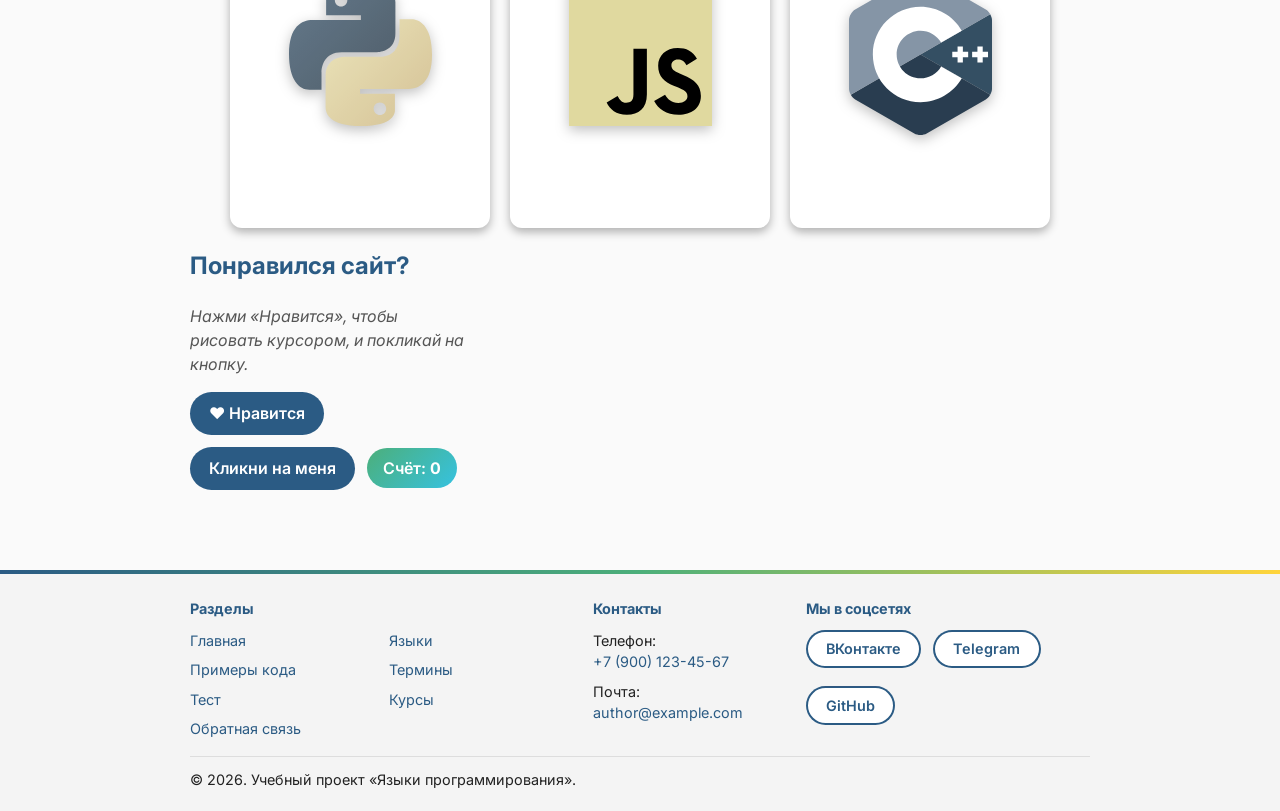
==== commit bff2c636: "changes" ====
--- a/index.html
+++ b/index.html
@@ -8,7 +8,7 @@
         content="Учебный сайт о популярных языках программирования: новости, описания языков, примеры кода, термины и тест.">
     <meta name="theme-color" content="#2b5b84">
 
-    <title>Главная — Языки программирования</title>
+    <title>Главная — programming101</title>
     <link rel="icon" type="image/svg+xml" href="/images/favicon.svg">
     <!-- Шрифт: заранее устанавливаем соединение с серверами Google Fonts -->
     <link rel="preconnect" href="https://fonts.googleapis.com">
@@ -22,9 +22,9 @@
     <a class="skip-link" href="#content">Перейти к содержимому</a>
     <!-- Шапка сайта (одинаковая на всех страницах) -->
     <header class="site-header">
-        <a href="index.html" class="logo">
-            <img src="images/favicon.svg" alt="" width="32" height="32">
-            <span>Языки программирования</span>
+        <a href="/index.html" class="logo">
+            <img src="/images/favicon.svg" alt="" width="32" height="32">
+            <span>programming101</span>
         </a>
         <div class="notify">
             <button type="button" class="notify-btn" aria-label="Уведомления">
--- a/style.css
+++ b/style.css
@@ -1194,6 +1194,10 @@
     box-shadow: 0 4px 0 #1a3a55;
 }
 
+.btn-lift:visited {
+    color: white;
+}
+
 .btn-lift::after {
     content: "";
     position: absolute;
@@ -2172,6 +2176,7 @@
     opacity: 1;
     color: var(--color-accent);
 }
+
 /* Практика 11–12 */
 .store-panel {
     margin: 16px 0;
@@ -2323,4 +2328,4 @@
     .cart-item {
         grid-template-columns: 1fr auto;
     }
-}
+}
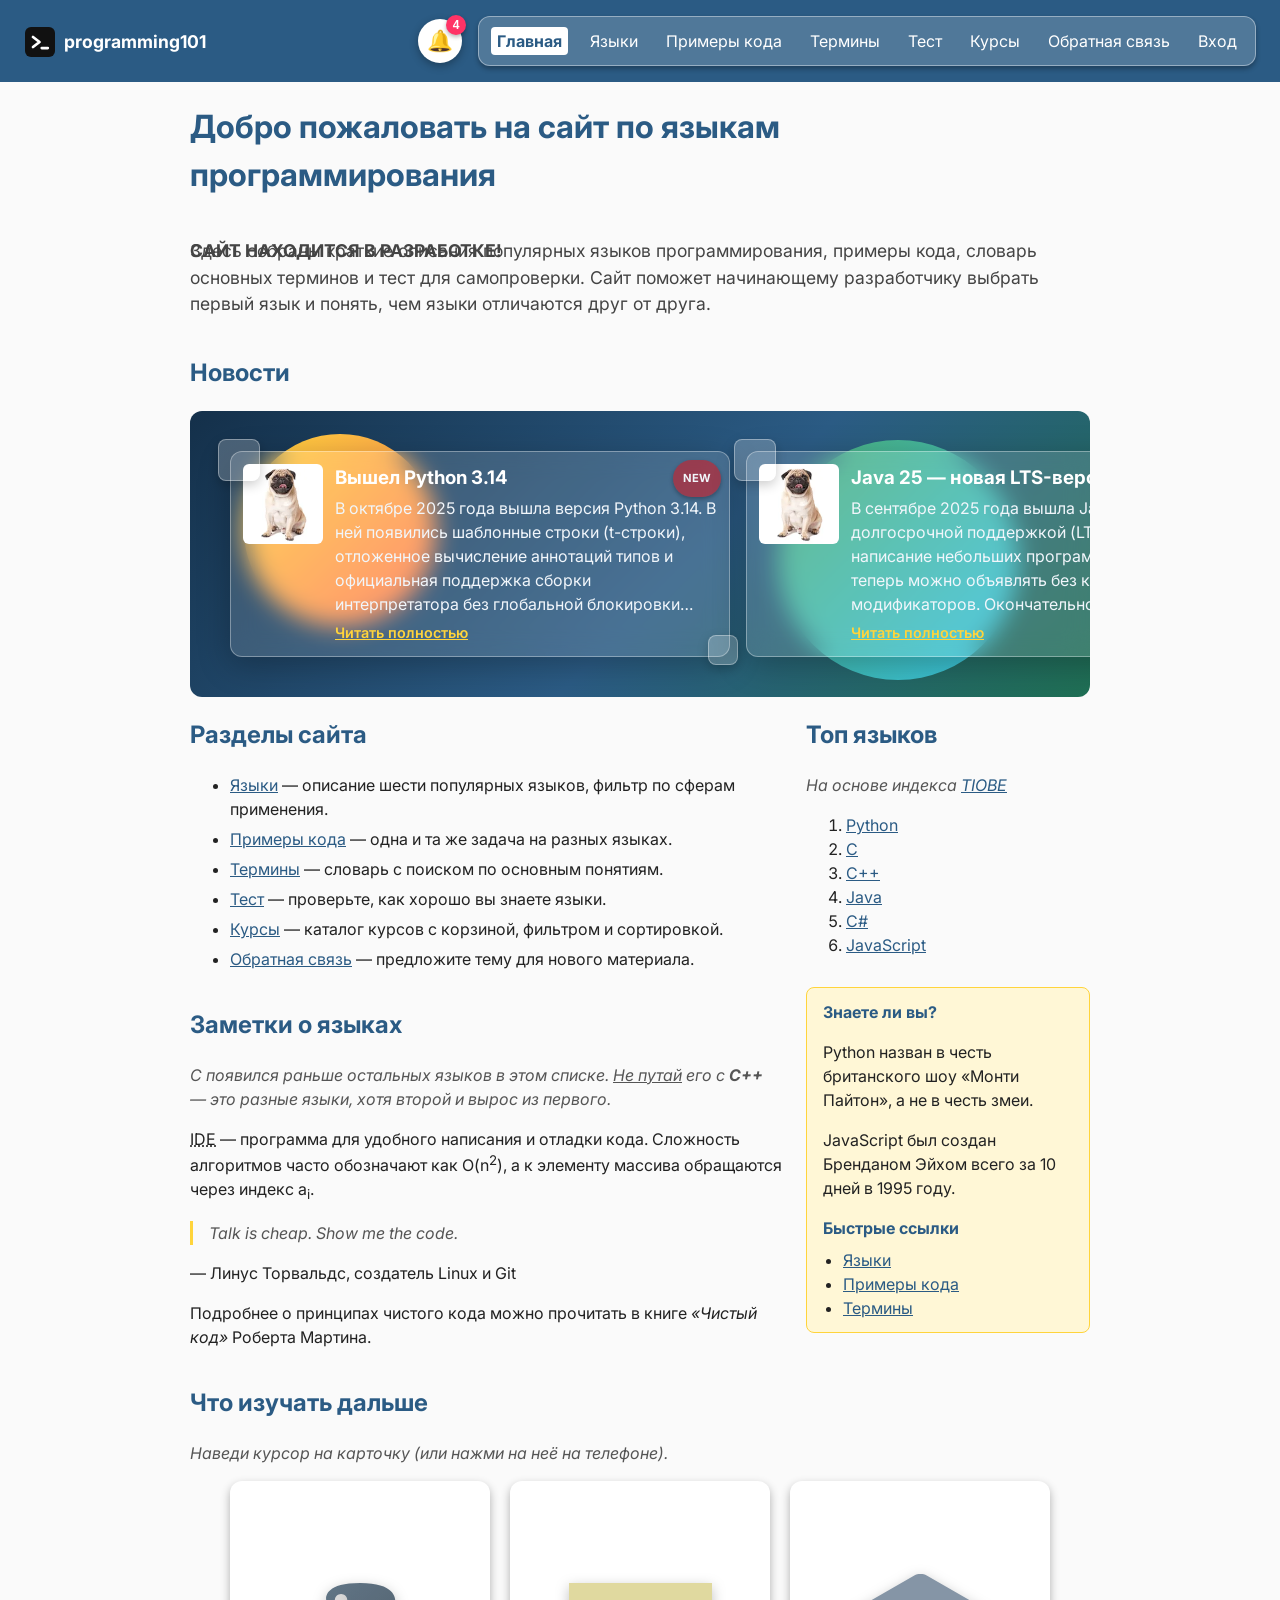
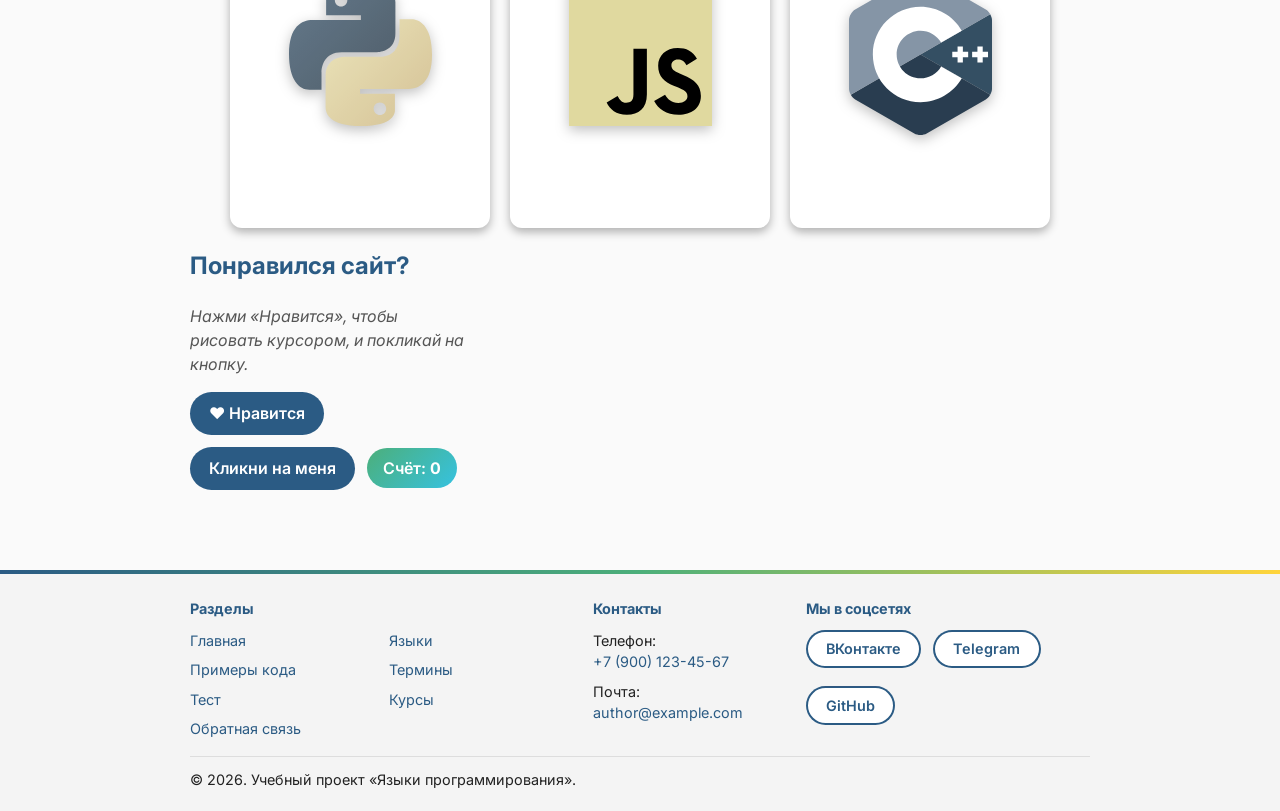
==== commit 15023170: "added in dev warning" ====
--- a/index.html
+++ b/index.html
@@ -22,7 +22,7 @@
     <a class="skip-link" href="#content">Перейти к содержимому</a>
     <!-- Шапка сайта (одинаковая на всех страницах) -->
     <header class="site-header">
-        <a href="/index.html" class="logo">
+        <a href="/" class="logo">
             <img src="/images/favicon.svg" alt="" width="32" height="32">
             <span>programming101</span>
         </a>
@@ -33,11 +33,11 @@
             </button>
             <div class="notify-list">
                 <ul>
-                    <li><a href="index.html#news-section" data-id="news"><span class="num">1</span>Свежие новости</a>
+                    <li><a href="/#news-section" data-id="news"><span class="num">1</span>Свежие новости</a>
                     </li>
-                    <li><a href="examples.html" data-id="examples"><span class="num">2</span>Новые примеры кода</a></li>
-                    <li><a href="quiz.html" data-id="quiz"><span class="num">3</span>Проверьте себя в тесте</a></li>
-                    <li><a href="contacts.html" data-id="contacts"><span class="num">4</span>Предложите тему</a></li>
+                    <li><a href="/examples" data-id="examples"><span class="num">2</span>Новые примеры кода</a></li>
+                    <li><a href="/quiz" data-id="quiz"><span class="num">3</span>Проверьте себя в тесте</a></li>
+                    <li><a href="/contacts" data-id="contacts"><span class="num">4</span>Предложите тему</a></li>
                 </ul>
             </div>
         </div>
@@ -46,14 +46,14 @@
 
         <nav class="main-nav" aria-label="Основное меню">
             <ul>
-                <li><a href="index.html" aria-current="page">Главная</a></li>
-                <li><a href="languages.html">Языки</a></li>
-                <li><a href="examples.html">Примеры кода</a></li>
-                <li><a href="terms.html">Термины</a></li>
-                <li><a href="quiz.html">Тест</a></li>
-                <li><a href="store.html">Курсы</a></li>
-                <li><a href="contacts.html">Обратная связь</a></li>
-                <li><a href="login.html">Вход</a></li>
+                <li><a href="/" aria-current="page">Главная</a></li>
+                <li><a href="/languages">Языки</a></li>
+                <li><a href="/examples">Примеры кода</a></li>
+                <li><a href="/terms">Термины</a></li>
+                <li><a href="/quiz">Тест</a></li>
+                <li><a href="/store">Курсы</a></li>
+                <li><a href="/contacts">Обратная связь</a></li>
+                <li><a href="/login">Вход</a></li>
             </ul>
         </nav>
     </header>
@@ -63,6 +63,7 @@
         <p class="lead">Здесь собраны краткие описания популярных языков программирования, примеры кода,
             словарь основных терминов и тест для самопроверки. Сайт поможет начинающему разработчику
             выбрать первый язык и понять, чем языки отличаются друг от друга.</p>
+        <p class="lead"><strong>САЙТ НАХОДИТСЯ В РАЗРАБОТКЕ!</strong></p>
 
         <!-- Новости -->
         <section id="news-section">
@@ -117,13 +118,13 @@
         <section id="sections-section">
             <h2>Разделы сайта</h2>
             <ul class="sections-list">
-                <li><a href="languages.html">Языки</a> — описание шести популярных языков, фильтр по сферам применения.
-                </li>
-                <li><a href="examples.html">Примеры кода</a> — одна и та же задача на разных языках.</li>
-                <li><a href="terms.html">Термины</a> — словарь с поиском по основным понятиям.</li>
-                <li><a href="quiz.html">Тест</a> — проверьте, как хорошо вы знаете языки.</li>
-                <li><a href="store.html">Курсы</a> — каталог курсов с корзиной, фильтром и сортировкой.</li>
-                <li><a href="contacts.html">Обратная связь</a> — предложите тему для нового материала.</li>
+                <li><a href="/languages">Языки</a> — описание шести популярных языков, фильтр по сферам применения.
+                </li>
+                <li><a href="/examples">Примеры кода</a> — одна и та же задача на разных языках.</li>
+                <li><a href="/terms">Термины</a> — словарь с поиском по основным понятиям.</li>
+                <li><a href="/quiz">Тест</a> — проверьте, как хорошо вы знаете языки.</li>
+                <li><a href="/store">Курсы</a> — каталог курсов с корзиной, фильтром и сортировкой.</li>
+                <li><a href="/contacts">Обратная связь</a> — предложите тему для нового материала.</li>
             </ul>
         </section>
         <section id="top-languages-section">
@@ -131,12 +132,12 @@
             <p>На основе индекса <a href="https://www.tiobe.com/tiobe-index/" target="_blank" rel="noopener">TIOBE</a>
             </p>
             <ol>
-                <li><a href="languages.html#python">Python</a></li>
-                <li><a href="languages.html#c">C</a></li>
-                <li><a href="languages.html#cpp">C++</a></li>
-                <li><a href="languages.html#java">Java</a></li>
-                <li><a href="languages.html#csharp">C#</a></li>
-                <li><a href="languages.html#js">JavaScript</a></li>
+                <li><a href="/languages#python">Python</a></li>
+                <li><a href="/languages#c">C</a></li>
+                <li><a href="/languages#cpp">C++</a></li>
+                <li><a href="/languages#java">Java</a></li>
+                <li><a href="/languages#csharp">C#</a></li>
+                <li><a href="/languages#js">JavaScript</a></li>
             </ol>
         </section>
 
@@ -166,9 +167,9 @@
             <p>JavaScript был создан Бренданом Эйхом всего за 10 дней в 1995 году.</p>
             <h3>Быстрые ссылки</h3>
             <ul>
-                <li><a href="languages.html">Языки</a></li>
-                <li><a href="examples.html">Примеры кода</a></li>
-                <li><a href="terms.html">Термины</a></li>
+                <li><a href="/languages">Языки</a></li>
+                <li><a href="/examples">Примеры кода</a></li>
+                <li><a href="/terms">Термины</a></li>
             </ul>
         </aside>
 
@@ -178,30 +179,30 @@
             <p>Наведи курсор на карточку (или нажми на неё на телефоне).</p>
             <div class="cards-row">
                 <article class="card" tabindex="0">
-                    <img src="images/lang-logos/python.svg" alt="Логотип Python" width="140" height="140" loading="lazy"
-                        decoding="async">
+                    <img src="/images/lang-logos/python.svg" alt="Логотип Python" width="140" height="140"
+                        loading="lazy" decoding="async">
                     <div class="card-body">
                         <h3>Python</h3>
                         <p>Самый простой старт: понятный синтаксис и огромное сообщество.</p>
-                        <a class="card-link" href="languages.html#python">Подробнее</a>
+                        <a class="card-link" href="/languages#python">Подробнее</a>
                     </div>
                 </article>
                 <article class="card" tabindex="0">
-                    <img src="images/lang-logos/js.svg" alt="Логотип JavaScript" width="140" height="140" loading="lazy"
-                        decoding="async">
+                    <img src="/images/lang-logos/js.svg" alt="Логотип JavaScript" width="140" height="140"
+                        loading="lazy" decoding="async">
                     <div class="card-body">
                         <h3>JavaScript</h3>
                         <p>Язык веб-страниц: оживляет сайты прямо в браузере.</p>
-                        <a class="card-link" href="languages.html#js">Подробнее</a>
+                        <a class="card-link" href="/languages#js">Подробнее</a>
                     </div>
                 </article>
                 <article class="card" tabindex="0">
-                    <img src="images/lang-logos/cpp.svg" alt="Логотип C++" width="140" height="140" loading="lazy"
+                    <img src="/images/lang-logos/cpp.svg" alt="Логотип C++" width="140" height="140" loading="lazy"
                         decoding="async">
                     <div class="card-body">
                         <h3>C++</h3>
                         <p>Для игр и систем, где важна скорость и контроль над памятью.</p>
-                        <a class="card-link" href="languages.html#cpp">Подробнее</a>
+                        <a class="card-link" href="/languages#cpp">Подробнее</a>
                     </div>
                 </article>
             </div>
@@ -222,13 +223,13 @@
         <nav class="footer-nav" aria-label="Разделы сайта">
             <p class="footer-title">Разделы</p>
             <ul>
-                <li><a href="index.html">Главная</a></li>
-                <li><a href="languages.html">Языки</a></li>
-                <li><a href="examples.html">Примеры кода</a></li>
-                <li><a href="terms.html">Термины</a></li>
-                <li><a href="quiz.html">Тест</a></li>
-                <li><a href="store.html">Курсы</a></li>
-                <li><a href="contacts.html">Обратная связь</a></li>
+                <li><a href="/">Главная</a></li>
+                <li><a href="/languages">Языки</a></li>
+                <li><a href="/examples">Примеры кода</a></li>
+                <li><a href="/terms">Термины</a></li>
+                <li><a href="/quiz">Тест</a></li>
+                <li><a href="/store">Курсы</a></li>
+                <li><a href="/contacts">Обратная связь</a></li>
             </ul>
         </nav>
 
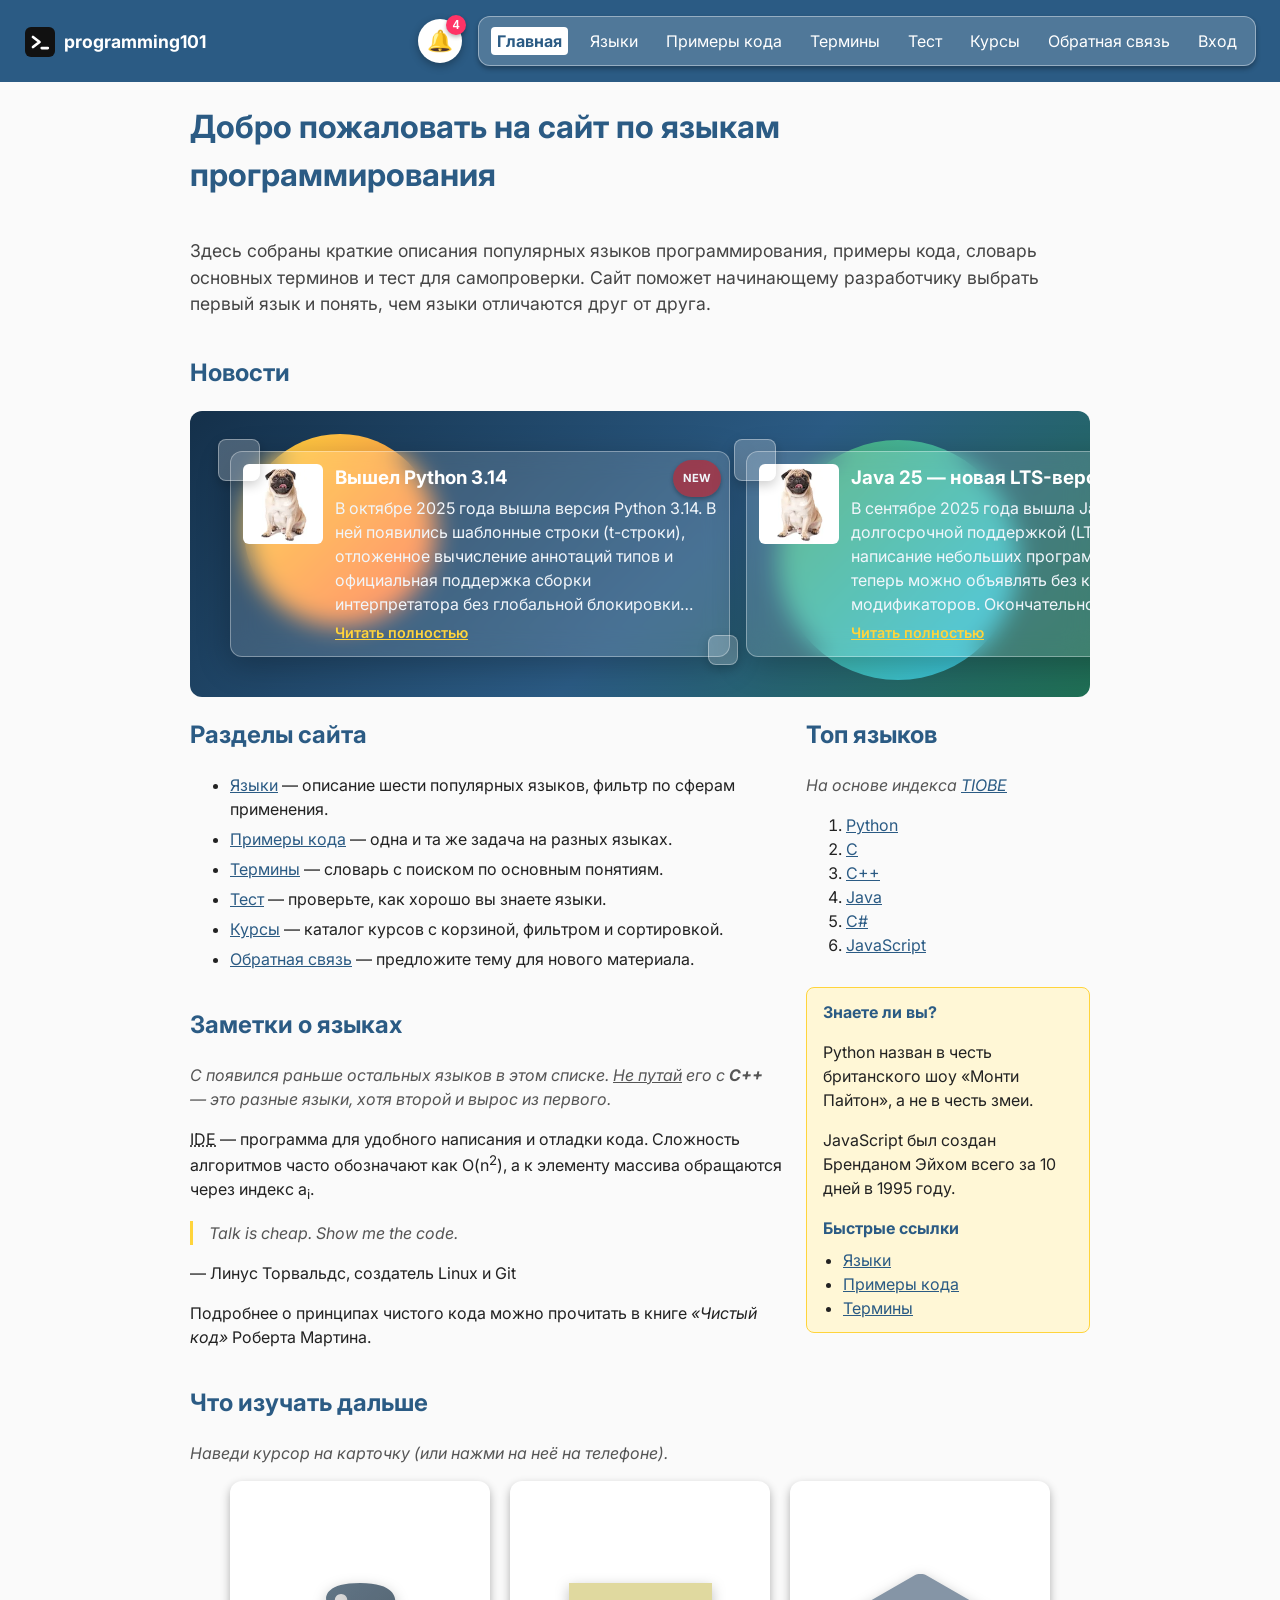
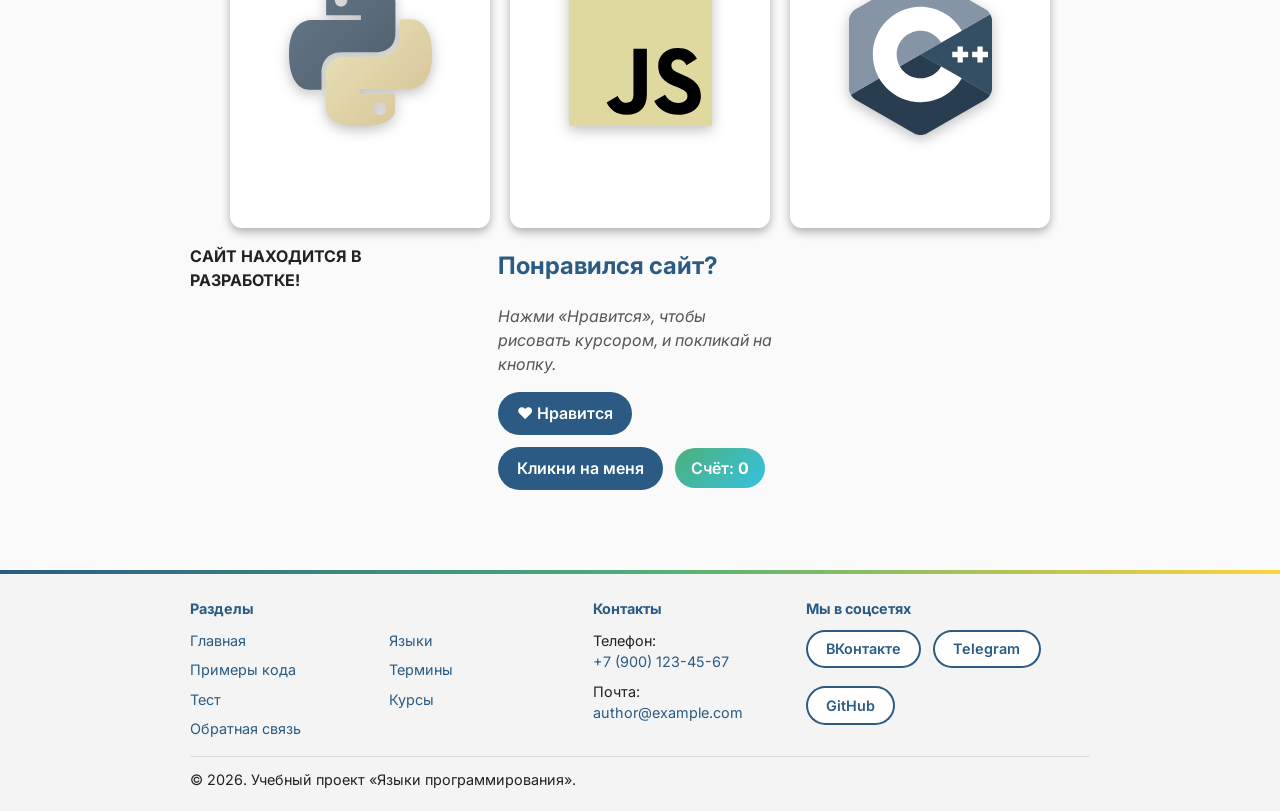
==== commit e72d98d5: "fix oops" ====
--- a/index.html
+++ b/index.html
@@ -63,7 +63,7 @@
         <p class="lead">Здесь собраны краткие описания популярных языков программирования, примеры кода,
             словарь основных терминов и тест для самопроверки. Сайт поможет начинающему разработчику
             выбрать первый язык и понять, чем языки отличаются друг от друга.</p>
-        <p class="lead"><strong>САЙТ НАХОДИТСЯ В РАЗРАБОТКЕ!</strong></p>
+        <p><strong>САЙТ НАХОДИТСЯ В РАЗРАБОТКЕ!</strong></p>
 
         <!-- Новости -->
         <section id="news-section">
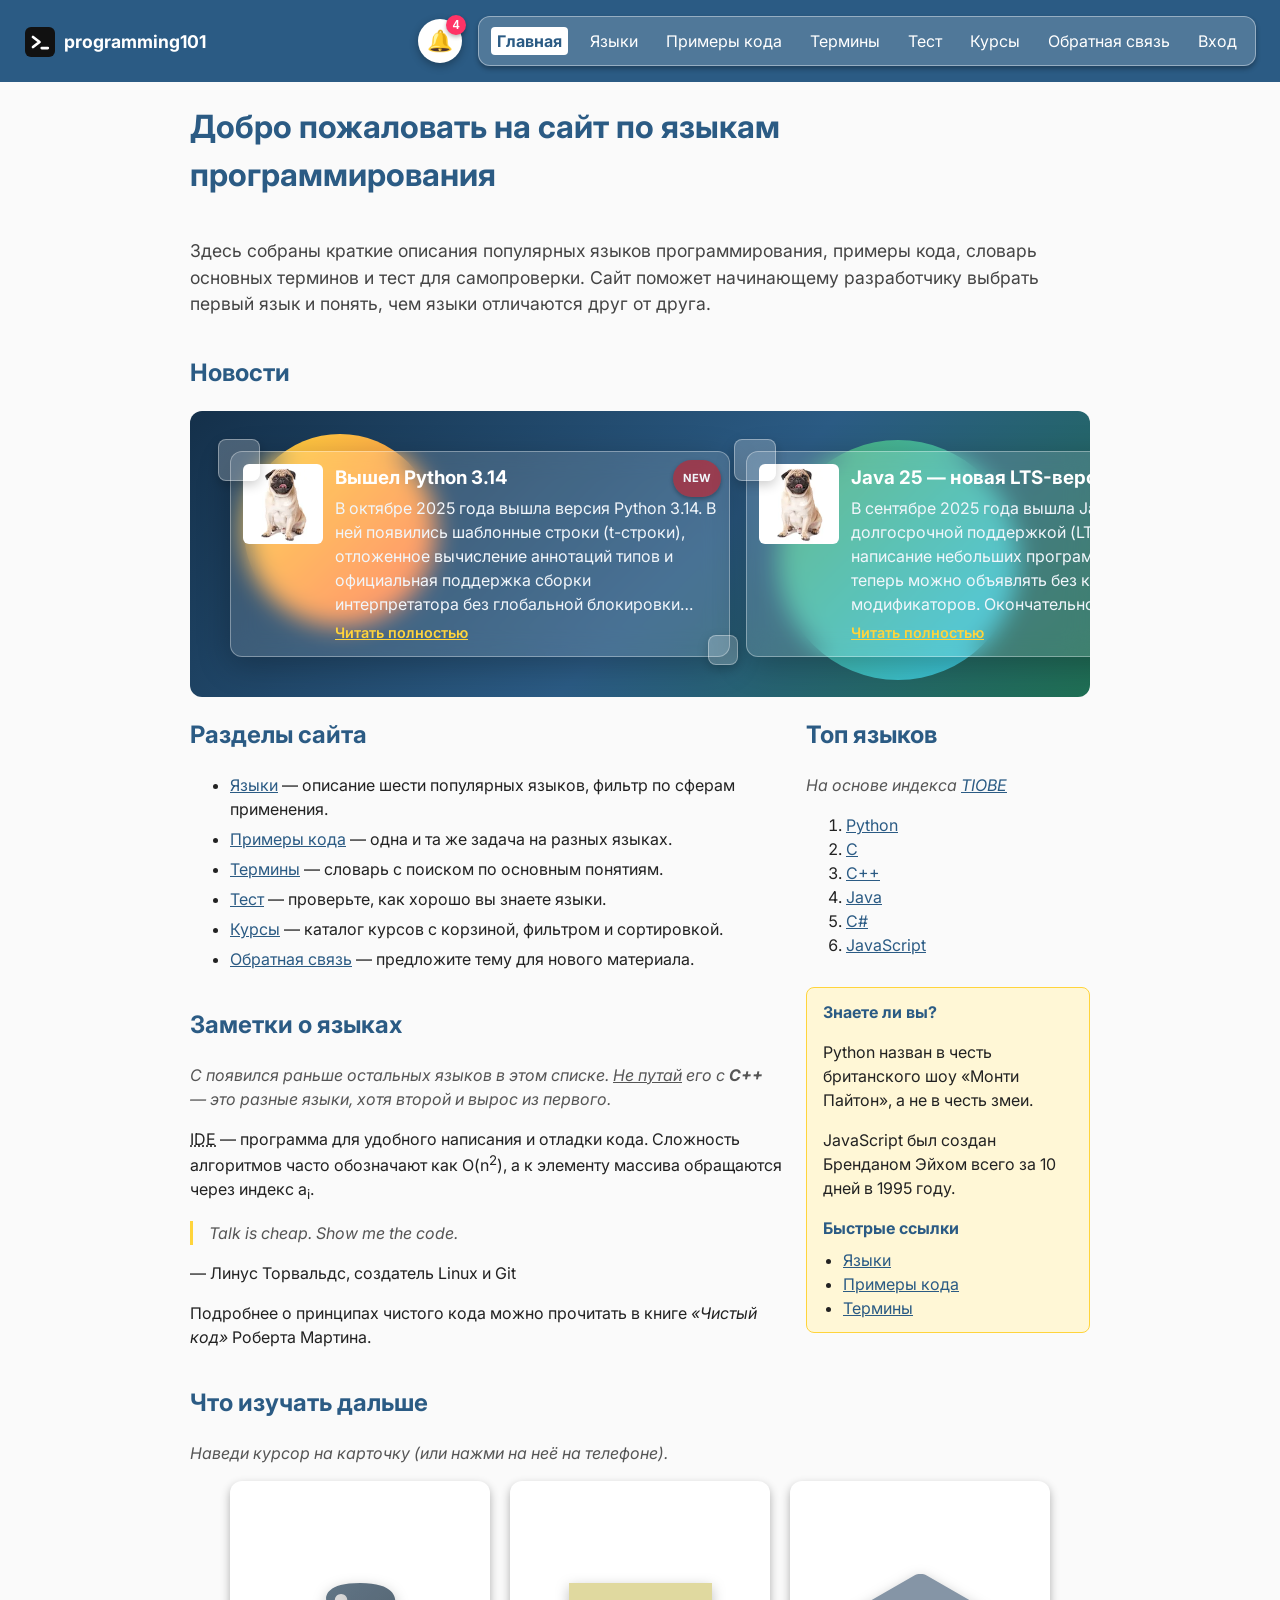
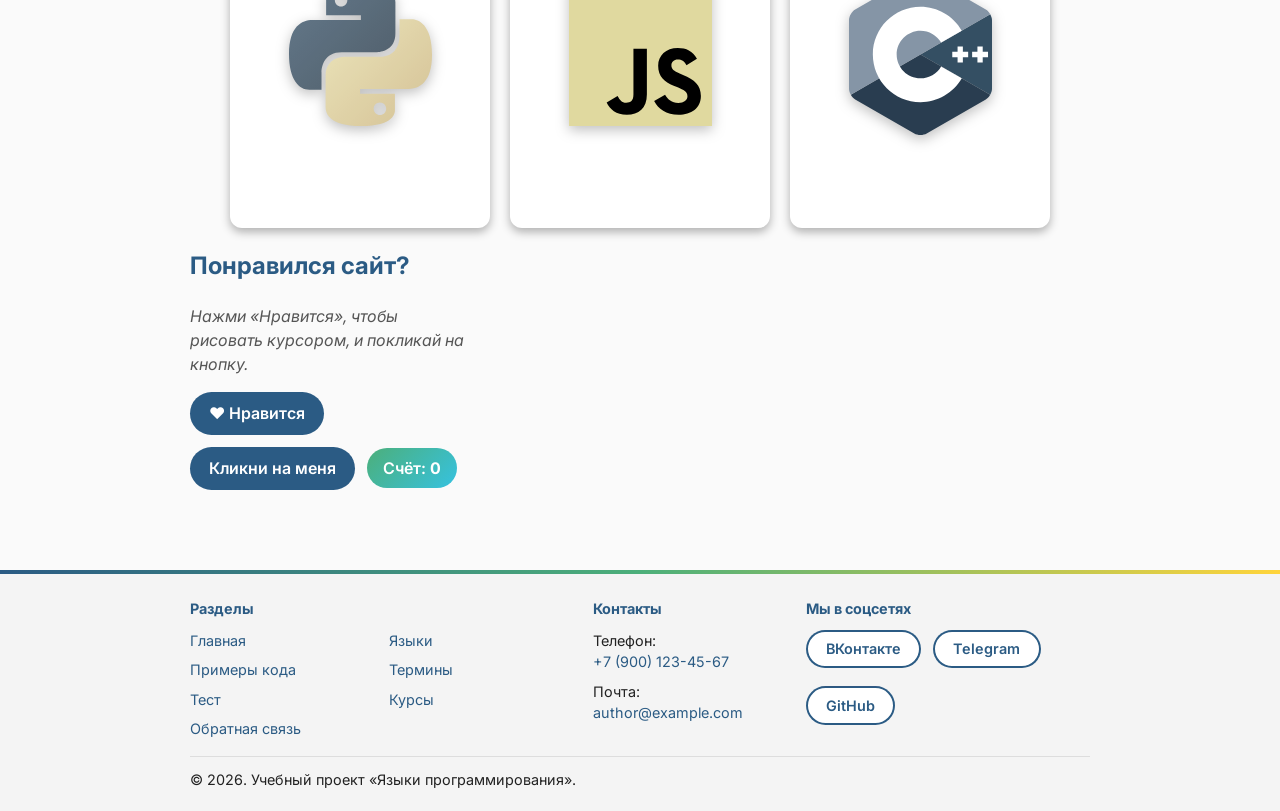
==== commit 6a71beca: "remove in dev warning" ====
--- a/index.html
+++ b/index.html
@@ -63,8 +63,6 @@
         <p class="lead">Здесь собраны краткие описания популярных языков программирования, примеры кода,
             словарь основных терминов и тест для самопроверки. Сайт поможет начинающему разработчику
             выбрать первый язык и понять, чем языки отличаются друг от друга.</p>
-        <p><strong>САЙТ НАХОДИТСЯ В РАЗРАБОТКЕ!</strong></p>
-
         <!-- Новости -->
         <section id="news-section">
             <h2>Новости</h2>
